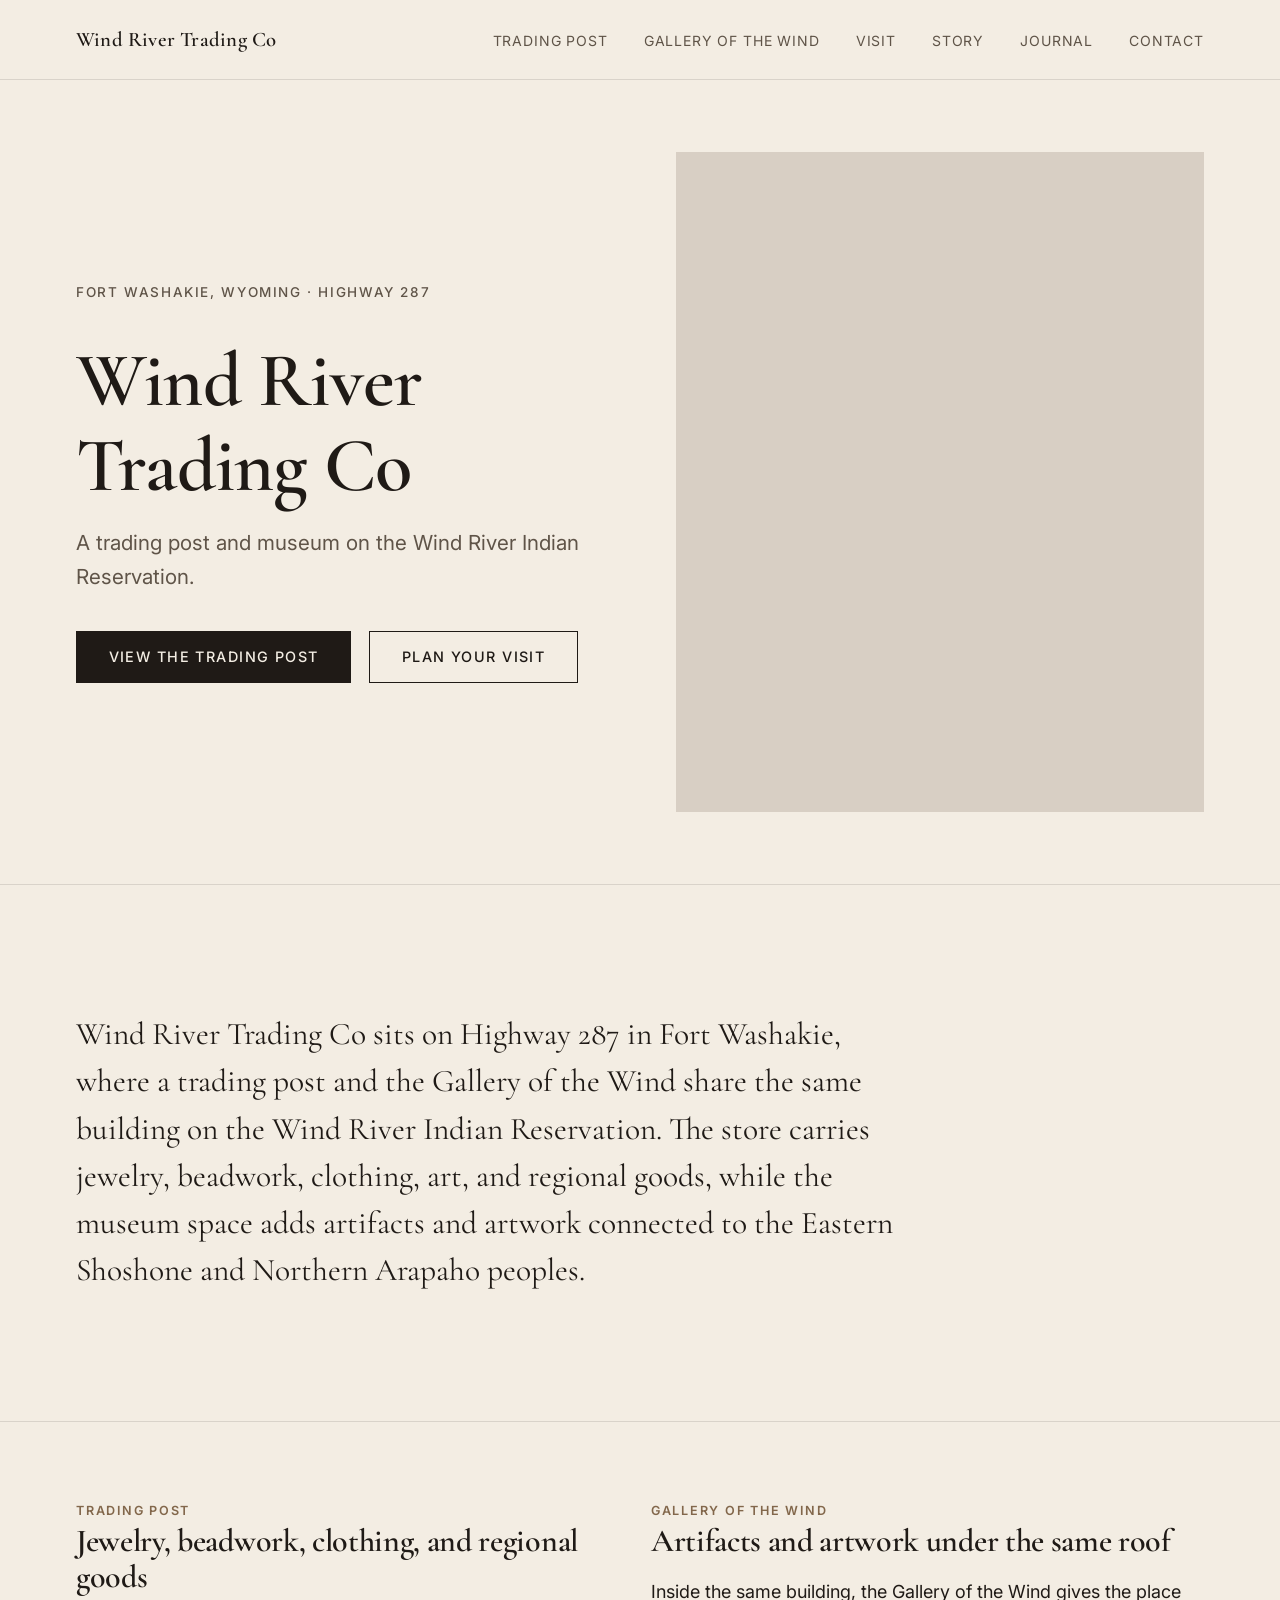
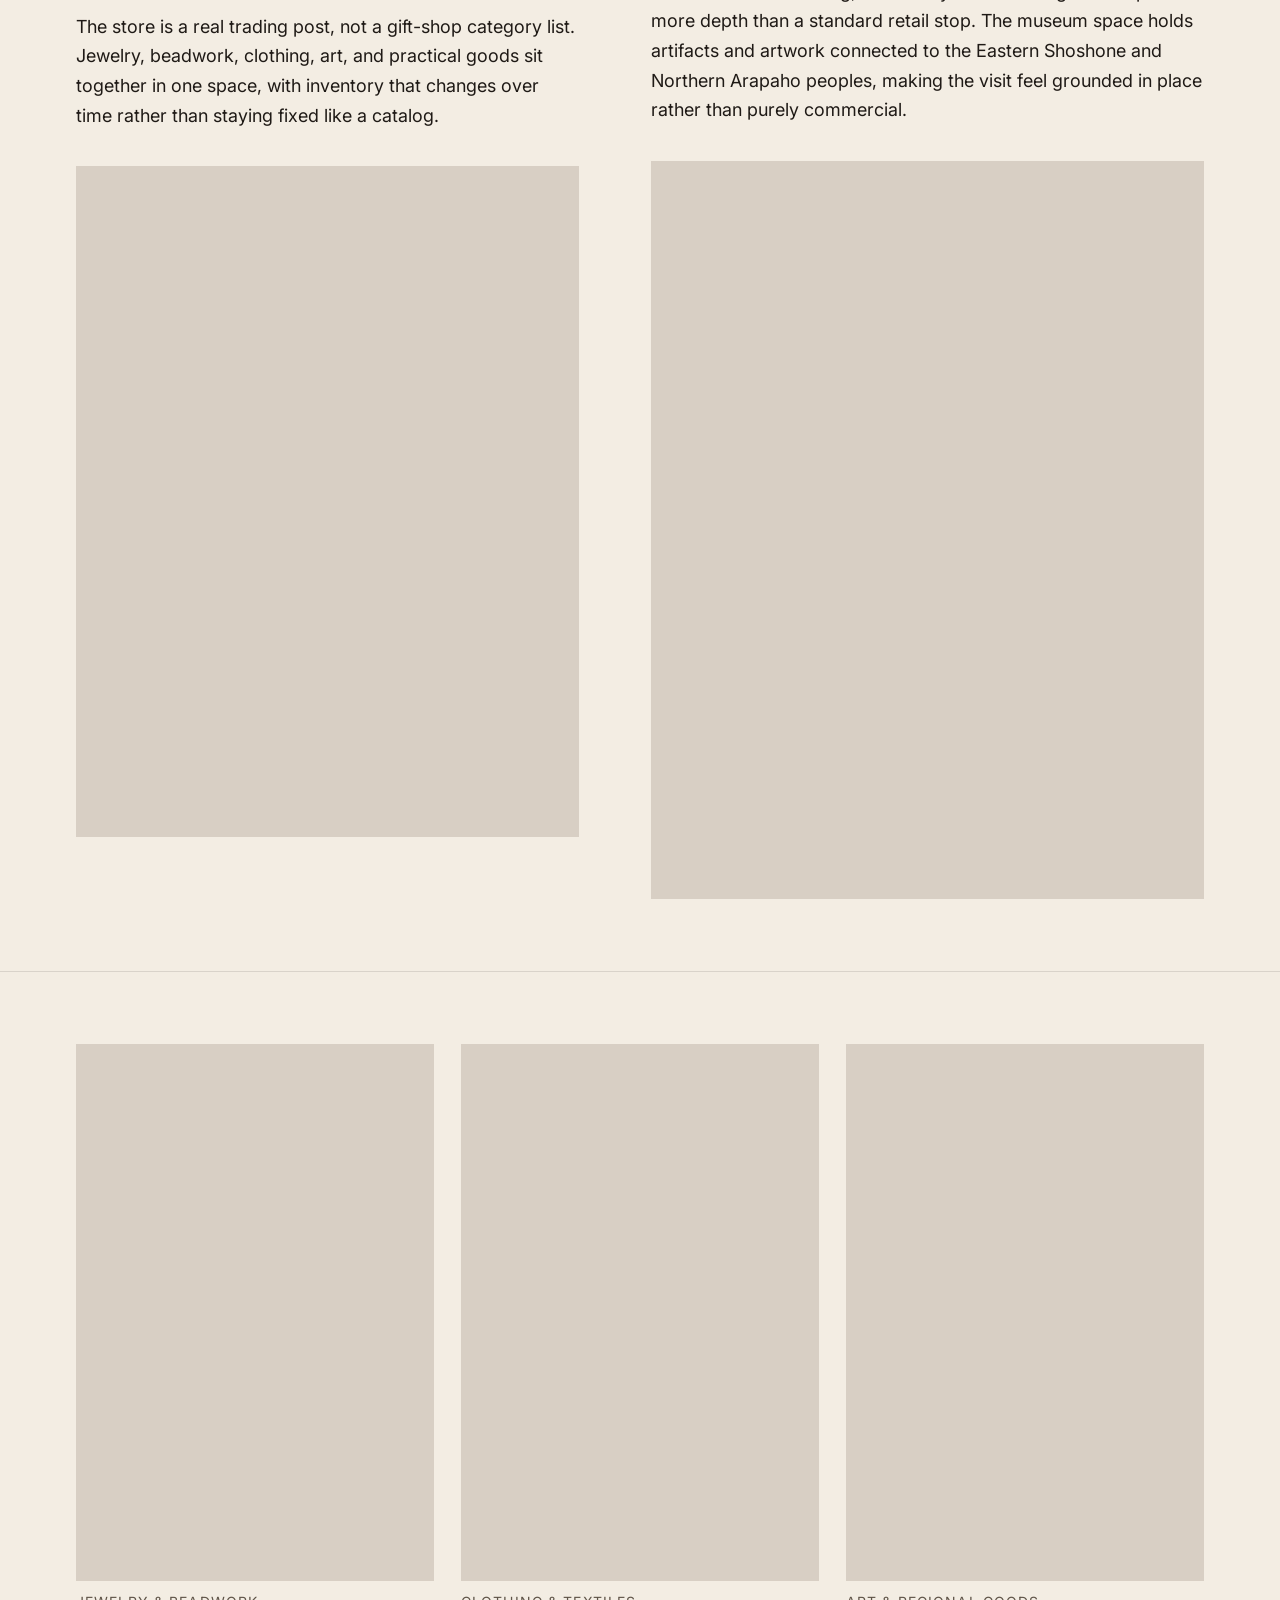
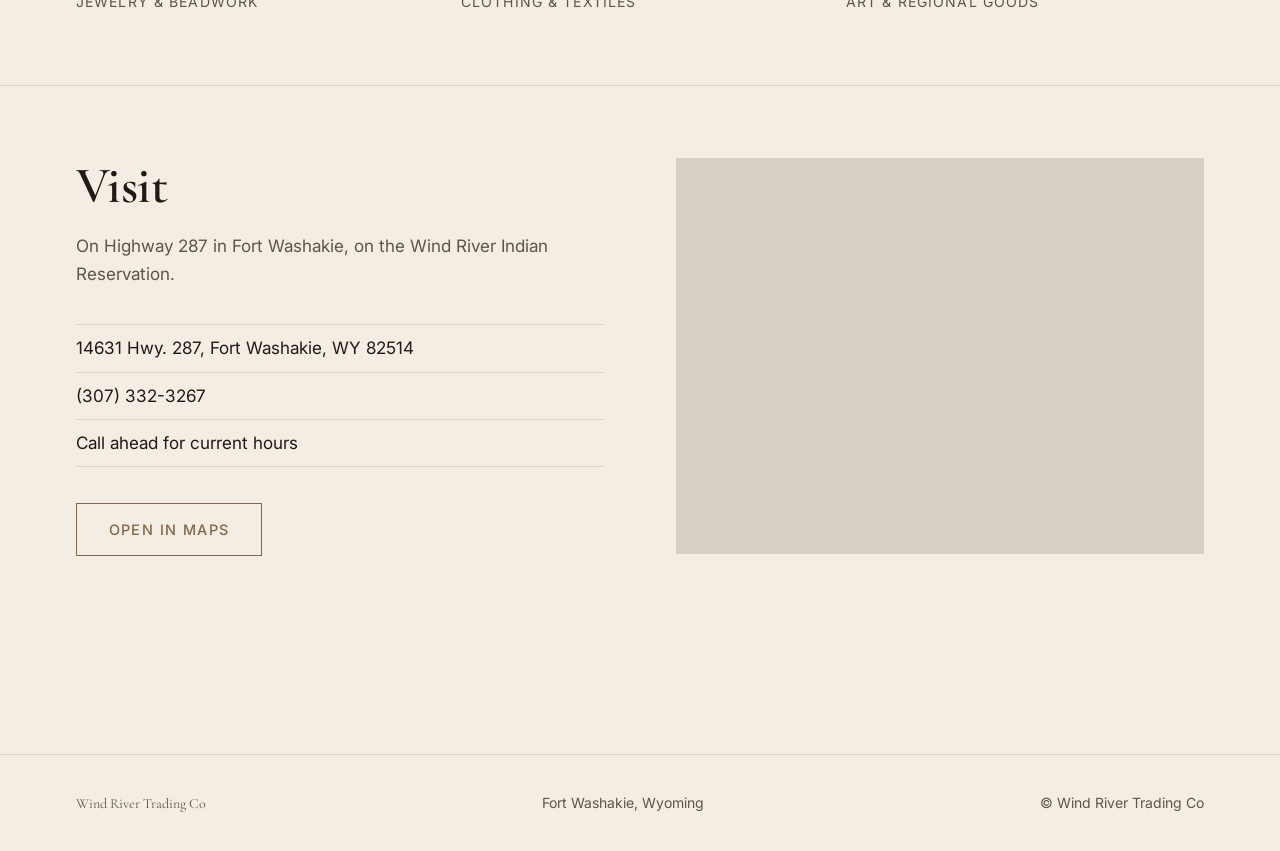
==== index.html @ bae0bee8 "Build complete static website for Wind River Trading Co Agent-Logs-Url: https://github.com/TylerWolf" ====
<!DOCTYPE html>
<html lang="en">
<head>
  <meta charset="UTF-8" />
  <meta name="viewport" content="width=device-width, initial-scale=1.0" />
  <title>Wind River Trading Co — Fort Washakie, Wyoming</title>
  <link rel="preconnect" href="https://fonts.googleapis.com" />
  <link rel="preconnect" href="https://fonts.gstatic.com" crossorigin />
  <link href="https://fonts.googleapis.com/css2?family=Cormorant+Garamond:wght@400;600&family=Inter:wght@400;500&display=swap" rel="stylesheet" />
  <link rel="stylesheet" href="assets/css/style.css" />
</head>
<body>

  <!-- ── Header ─────────────────────────────────────── -->
  <header class="site-header">
    <div class="container">
      <a href="index.html" class="site-brand">Wind River Trading Co</a>
      <button class="nav-toggle" aria-label="Toggle navigation" aria-expanded="false">
        <span></span><span></span><span></span>
      </button>
      <nav aria-label="Main navigation">
        <ul class="site-nav">
          <li><a href="trading-post.html">Trading Post</a></li>
          <li><a href="gallery-of-the-wind.html">Gallery of the Wind</a></li>
          <li><a href="visit.html">Visit</a></li>
          <li><a href="story.html">Story</a></li>
          <li><a href="journal.html">Journal</a></li>
          <li><a href="contact.html">Contact</a></li>
        </ul>
      </nav>
    </div>
  </header>

  <!-- ── Home Hero ──────────────────────────────────── -->
  <section class="home-hero">
    <div class="container">
      <div class="home-hero-inner">
        <div class="home-hero-text">
          <span class="eyebrow">Fort Washakie, Wyoming · Highway 287</span>
          <h1>Wind River Trading Co</h1>
          <p class="home-hero-subhead">A trading post and museum on the Wind River Indian Reservation.</p>
          <div class="home-hero-actions">
            <a href="trading-post.html" class="btn btn-primary">View the Trading Post</a>
            <a href="visit.html" class="btn">Plan Your Visit</a>
          </div>
        </div>
        <div class="home-hero-image">
          <div class="img-placeholder" role="img" aria-label="Exterior of Wind River Trading Co on Highway 287"></div>
        </div>
      </div>
    </div>
  </section>

  <!-- ── Identity block ─────────────────────────────── -->
  <section class="identity-block">
    <div class="container">
      <p>Wind River Trading Co sits on Highway 287 in Fort Washakie, where a trading post and the Gallery of the Wind share the same building on the Wind River Indian Reservation. The store carries jewelry, beadwork, clothing, art, and regional goods, while the museum space adds artifacts and artwork connected to the Eastern Shoshone and Northern Arapaho peoples.</p>
    </div>
  </section>

  <!-- ── Store + Museum overview ────────────────────── -->
  <section class="overview-section">
    <div class="container">
      <div class="overview-grid">
        <div class="overview-col">
          <span class="label">Trading Post</span>
          <h3>Jewelry, beadwork, clothing, and regional goods</h3>
          <p>The store is a real trading post, not a gift-shop category list. Jewelry, beadwork, clothing, art, and practical goods sit together in one space, with inventory that changes over time rather than staying fixed like a catalog.</p>
          <div class="overview-col-image">
            <div class="img-placeholder" role="img" aria-label="Interior merchandise at Wind River Trading Co"></div>
          </div>
        </div>
        <div class="overview-col">
          <span class="label">Gallery of the Wind</span>
          <h3>Artifacts and artwork under the same roof</h3>
          <p>Inside the same building, the Gallery of the Wind gives the place more depth than a standard retail stop. The museum space holds artifacts and artwork connected to the Eastern Shoshone and Northern Arapaho peoples, making the visit feel grounded in place rather than purely commercial.</p>
          <div class="overview-col-image">
            <div class="img-placeholder" role="img" aria-label="Museum artifacts and artwork in the Gallery of the Wind"></div>
          </div>
        </div>
      </div>
    </div>
  </section>

  <!-- ── Three-image merchandise band ───────────────── -->
  <section class="image-band">
    <div class="container">
      <div class="image-band-grid">
        <figure class="image-band-item">
          <div class="img-placeholder" role="img" aria-label="Jewelry and beadwork"></div>
          <figcaption>Jewelry &amp; Beadwork</figcaption>
        </figure>
        <figure class="image-band-item">
          <div class="img-placeholder" role="img" aria-label="Clothing and textiles"></div>
          <figcaption>Clothing &amp; Textiles</figcaption>
        </figure>
        <figure class="image-band-item">
          <div class="img-placeholder" role="img" aria-label="Art and regional goods"></div>
          <figcaption>Art &amp; Regional Goods</figcaption>
        </figure>
      </div>
    </div>
  </section>

  <!-- ── Visit preview ──────────────────────────────── -->
  <section class="visit-preview">
    <div class="container">
      <div class="visit-preview-inner">
        <div class="visit-preview-text">
          <h2>Visit</h2>
          <p class="visit-preview-line">On Highway 287 in Fort Washakie, on the Wind River Indian Reservation.</p>
          <ul class="visit-details">
            <li>14631 Hwy. 287, Fort Washakie, WY 82514</li>
            <li>(307) 332-3267</li>
            <li>Call ahead for current hours</li>
          </ul>
          <a href="https://maps.google.com/?q=14631+Hwy+287+Fort+Washakie+WY+82514" target="_blank" rel="noopener noreferrer" class="btn btn-map">Open in Maps</a>
        </div>
        <div class="visit-preview-image">
          <div class="img-placeholder" style="aspect-ratio: 4/3;" role="img" aria-label="Highway 287 near Wind River Trading Co"></div>
        </div>
      </div>
    </div>
  </section>

  <!-- ── Footer ─────────────────────────────────────── -->
  <footer class="site-footer">
    <div class="container">
      <span class="footer-brand">Wind River Trading Co</span>
      <span>Fort Washakie, Wyoming</span>
      <span>&copy; Wind River Trading Co</span>
    </div>
  </footer>

  <script src="assets/js/main.js"></script>
</body>
</html>
---- assets/css/style.css ----
/* ============================================================
   Wind River Trading Co — style.css
   ============================================================ */

/* ── Custom properties ──────────────────────────────────── */
:root {
  --bg:          #f3ede3;
  --text:        #1f1a16;
  --muted:       #5f5448;
  --accent:      #82674b;
  --border:      rgba(31, 26, 22, 0.12);
  --img-bg:      #d8cfc4;

  --font-serif:  'Cormorant Garamond', 'Georgia', serif;
  --font-sans:   'Inter', 'Helvetica Neue', Arial, sans-serif;

  --space-xs:    0.5rem;
  --space-sm:    1rem;
  --space-md:    2rem;
  --space-lg:    4rem;
  --space-xl:    7rem;

  --max-w:       1200px;
  --text-w:      680px;

  --transition:  0.2s ease;
}

/* ── Reset / base ────────────────────────────────────────── */
*, *::before, *::after { box-sizing: border-box; margin: 0; padding: 0; }

html { font-size: 18px; scroll-behavior: smooth; }

body {
  background: var(--bg);
  color: var(--text);
  font-family: var(--font-sans);
  font-size: 1rem;
  line-height: 1.65;
  -webkit-font-smoothing: antialiased;
}

img { display: block; max-width: 100%; height: auto; }

a { color: inherit; text-decoration: none; }

/* ── Typography ──────────────────────────────────────────── */
h1, h2, h3, h4 {
  font-family: var(--font-serif);
  font-weight: 600;
  line-height: 1.1;
  letter-spacing: -0.01em;
  color: var(--text);
}

h1 { font-size: clamp(2.8rem, 6vw, 5.5rem); }
h2 { font-size: clamp(2rem, 4vw, 3.2rem); }
h3 { font-size: clamp(1.4rem, 2.5vw, 2rem); }
h4 { font-size: 1.25rem; }

p { max-width: var(--text-w); }

.eyebrow {
  font-family: var(--font-sans);
  font-size: 0.75rem;
  font-weight: 500;
  letter-spacing: 0.12em;
  text-transform: uppercase;
  color: var(--muted);
  display: block;
  margin-bottom: var(--space-sm);
}

.label {
  font-family: var(--font-sans);
  font-size: 0.7rem;
  font-weight: 600;
  letter-spacing: 0.14em;
  text-transform: uppercase;
  color: var(--accent);
}

/* ── Container ───────────────────────────────────────────── */
.container {
  width: 100%;
  max-width: var(--max-w);
  margin-inline: auto;
  padding-inline: var(--space-md);
}

/* ── Buttons ─────────────────────────────────────────────── */
.btn {
  display: inline-block;
  font-family: var(--font-sans);
  font-size: 0.8rem;
  font-weight: 500;
  letter-spacing: 0.1em;
  text-transform: uppercase;
  padding: 0.75rem 1.75rem;
  border: 1px solid var(--text);
  background: transparent;
  color: var(--text);
  cursor: pointer;
  transition: background var(--transition), color var(--transition);
}

.btn:hover {
  background: var(--text);
  color: var(--bg);
}

.btn-primary {
  background: var(--text);
  color: var(--bg);
  border-color: var(--text);
}

.btn-primary:hover {
  background: transparent;
  color: var(--text);
}

.btn-map {
  border-color: var(--accent);
  color: var(--accent);
}

.btn-map:hover {
  background: var(--accent);
  color: var(--bg);
}

/* ── Image placeholders ──────────────────────────────────── */
.img-placeholder {
  background: var(--img-bg);
  width: 100%;
}

/* ── Header ──────────────────────────────────────────────── */
.site-header {
  position: relative;
  z-index: 100;
  padding-block: 1.25rem;
  border-bottom: 1px solid var(--border);
}

.site-header .container {
  display: flex;
  align-items: center;
  justify-content: space-between;
}

.site-brand {
  font-family: var(--font-serif);
  font-size: 1.15rem;
  font-weight: 600;
  letter-spacing: 0.01em;
  color: var(--text);
  flex-shrink: 0;
}

.site-nav {
  display: flex;
  align-items: center;
  gap: 2rem;
  list-style: none;
}

.site-nav a {
  font-family: var(--font-sans);
  font-size: 0.78rem;
  font-weight: 400;
  letter-spacing: 0.06em;
  text-transform: uppercase;
  color: var(--muted);
  transition: color var(--transition);
}

.site-nav a:hover,
.site-nav a.active {
  color: var(--text);
}

.site-nav a.active {
  border-bottom: 1px solid var(--text);
  padding-bottom: 1px;
}

/* Mobile nav toggle */
.nav-toggle {
  display: none;
  background: none;
  border: none;
  cursor: pointer;
  padding: 0.25rem;
  flex-direction: column;
  gap: 5px;
}

.nav-toggle span {
  display: block;
  width: 22px;
  height: 1.5px;
  background: var(--text);
  transition: var(--transition);
}

/* ── Footer ──────────────────────────────────────────────── */
.site-footer {
  margin-top: var(--space-xl);
  padding-block: var(--space-md);
  border-top: 1px solid var(--border);
}

.site-footer .container {
  display: flex;
  align-items: baseline;
  justify-content: space-between;
  flex-wrap: wrap;
  gap: var(--space-sm);
}

.site-footer p,
.site-footer span {
  font-size: 0.78rem;
  color: var(--muted);
  max-width: none;
}

.footer-brand {
  font-family: var(--font-serif);
  font-size: 0.9rem;
  color: var(--text);
}

/* ── Page hero ───────────────────────────────────────────── */
.page-hero {
  padding-block: var(--space-lg) var(--space-md);
  border-bottom: 1px solid var(--border);
}

.page-hero .eyebrow { margin-bottom: var(--space-sm); }

.page-hero h1 { margin-bottom: var(--space-sm); }

.page-hero .hero-subhead {
  font-size: 1.1rem;
  color: var(--muted);
  margin-top: var(--space-sm);
  max-width: 560px;
}

.page-hero .hero-intro {
  margin-top: var(--space-md);
  font-size: 1.05rem;
  color: var(--muted);
  max-width: var(--text-w);
}

/* ── Home hero ───────────────────────────────────────────── */
.home-hero {
  padding-block: var(--space-lg);
  border-bottom: 1px solid var(--border);
}

.home-hero-inner {
  display: grid;
  grid-template-columns: 1fr 1fr;
  gap: var(--space-lg);
  align-items: center;
}

.home-hero-text .eyebrow { margin-bottom: var(--space-md); }
.home-hero-text h1 { margin-bottom: var(--space-sm); }

.home-hero-subhead {
  font-size: 1.15rem;
  color: var(--muted);
  margin-bottom: var(--space-md);
  max-width: 520px;
}

.home-hero-actions {
  display: flex;
  gap: var(--space-sm);
  flex-wrap: wrap;
}

.home-hero-image .img-placeholder {
  aspect-ratio: 4 / 5;
}

/* ── Identity block ──────────────────────────────────────── */
.identity-block {
  padding-block: var(--space-xl);
}

.identity-block p {
  font-family: var(--font-serif);
  font-size: clamp(1.25rem, 2.5vw, 1.75rem);
  line-height: 1.5;
  color: var(--text);
  max-width: 820px;
}

/* ── Store + Museum overview ─────────────────────────────── */
.overview-section {
  padding-block: var(--space-lg);
  border-top: 1px solid var(--border);
}

.overview-grid {
  display: grid;
  grid-template-columns: 1fr 1.1fr;
  gap: var(--space-lg);
}

.overview-col .label { margin-bottom: var(--space-sm); }
.overview-col h3 { margin-bottom: var(--space-sm); }
.overview-col p { margin-bottom: var(--space-md); }

.overview-col-image .img-placeholder {
  aspect-ratio: 3 / 4;
  margin-top: var(--space-sm);
}

/* ── Three-image band ────────────────────────────────────── */
.image-band {
  padding-block: var(--space-lg);
  border-top: 1px solid var(--border);
}

.image-band-grid {
  display: grid;
  grid-template-columns: repeat(3, 1fr);
  gap: 1.5rem;
}

.image-band-item .img-placeholder {
  aspect-ratio: 2 / 3;
  margin-bottom: var(--space-xs);
}

.image-band-item figcaption {
  font-size: 0.78rem;
  letter-spacing: 0.08em;
  text-transform: uppercase;
  color: var(--muted);
}

/* ── Visit preview ───────────────────────────────────────── */
.visit-preview {
  padding-block: var(--space-lg);
  border-top: 1px solid var(--border);
}

.visit-preview-inner {
  display: grid;
  grid-template-columns: 1fr 1fr;
  gap: var(--space-lg);
  align-items: start;
}

.visit-preview h2 { margin-bottom: var(--space-sm); }
.visit-preview-line {
  color: var(--muted);
  font-size: 0.95rem;
  margin-bottom: var(--space-md);
}

.visit-details {
  list-style: none;
  margin-bottom: var(--space-md);
}

.visit-details li {
  font-size: 0.95rem;
  color: var(--text);
  padding-block: 0.5rem;
  border-bottom: 1px solid var(--border);
  max-width: none;
}

.visit-details li:first-child {
  border-top: 1px solid var(--border);
}

/* ── Editorial sections (Trading Post, etc.) ─────────────── */
.editorial-section {
  padding-block: var(--space-lg);
  border-top: 1px solid var(--border);
}

.editorial-split {
  display: grid;
  grid-template-columns: 1fr 1fr;
  gap: var(--space-lg);
  align-items: center;
}

.editorial-split.reverse { direction: rtl; }
.editorial-split.reverse > * { direction: ltr; }

.editorial-split-text .label { margin-bottom: var(--space-sm); }
.editorial-split-text h2 { margin-bottom: var(--space-sm); }
.editorial-split-text p { margin-bottom: var(--space-sm); }

.editorial-split-image .img-placeholder {
  aspect-ratio: 4 / 5;
}

.practical-note {
  padding-block: var(--space-lg);
  border-top: 1px solid var(--border);
}

.practical-note p {
  font-size: 0.95rem;
  color: var(--muted);
}

/* ── Gallery page specifics ──────────────────────────────── */
.gallery-hero {
  background: #e8e0d4;
}

.gallery-section {
  padding-block: var(--space-lg);
  border-top: 1px solid var(--border);
}

.gallery-section-inner {
  display: grid;
  grid-template-columns: 1.2fr 1fr;
  gap: var(--space-lg);
  align-items: start;
}

.gallery-section-inner.flipped {
  grid-template-columns: 1fr 1.2fr;
}

.gallery-section-image .img-placeholder {
  aspect-ratio: 3 / 4;
}

.gallery-section-text h2 { margin-bottom: var(--space-sm); }
.gallery-section-text p { color: var(--muted); }

.gallery-visit-note {
  padding-block: var(--space-lg);
  border-top: 1px solid var(--border);
}

.gallery-visit-note p {
  font-size: 0.95rem;
  color: var(--muted);
}

/* ── Visit page ──────────────────────────────────────────── */
.visit-details-block {
  padding-block: var(--space-lg);
  border-top: 1px solid var(--border);
}

.visit-details-block .visit-details {
  max-width: 480px;
}

.visit-arrival {
  padding-block: var(--space-lg);
  border-top: 1px solid var(--border);
}

.visit-arrival p { color: var(--muted); }

.map-cta {
  padding-block: var(--space-lg);
  border-top: 1px solid var(--border);
}

.map-cta h2 { margin-bottom: var(--space-sm); }
.map-cta > .container > p {
  color: var(--muted);
  margin-bottom: var(--space-md);
}

/* ── Story page ──────────────────────────────────────────── */
.story-section {
  padding-block: var(--space-lg);
  border-top: 1px solid var(--border);
}

.story-section-inner {
  display: grid;
  grid-template-columns: 1fr 1fr;
  gap: var(--space-lg);
  align-items: start;
}

.story-section-inner.wide-text {
  grid-template-columns: 3fr 2fr;
}

.story-section-text h2 { margin-bottom: var(--space-sm); }
.story-section-text p { color: var(--muted); }

.story-section-image .img-placeholder {
  aspect-ratio: 4 / 3;
}

/* ── Journal page ────────────────────────────────────────── */
.journal-hero { padding-bottom: var(--space-lg); }

.journal-body {
  padding-block: var(--space-lg);
}

.journal-grid {
  display: grid;
  grid-template-columns: repeat(12, 1fr);
  gap: var(--space-md);
  align-items: start;
}

.journal-block { }

.journal-block figcaption {
  font-size: 0.78rem;
  letter-spacing: 0.08em;
  text-transform: uppercase;
  color: var(--muted);
  margin-top: var(--space-xs);
}

.journal-block .img-placeholder {
  width: 100%;
}

/* Individual editorial layout slots */
.jb-1 { grid-column: 1 / 8; }
.jb-1 .img-placeholder { aspect-ratio: 16 / 10; }

.jb-2 { grid-column: 8 / 13; margin-top: 3rem; }
.jb-2 .img-placeholder { aspect-ratio: 3 / 4; }

.jb-3 { grid-column: 2 / 7; margin-top: 2rem; }
.jb-3 .img-placeholder { aspect-ratio: 4 / 3; }

.jb-4 { grid-column: 7 / 13; }
.jb-4 .img-placeholder { aspect-ratio: 3 / 4; }

.jb-5 { grid-column: 1 / 6; }
.jb-5 .img-placeholder { aspect-ratio: 4 / 3; }

.jb-6 { grid-column: 5 / 10; margin-top: -4rem; }
.jb-6 .img-placeholder { aspect-ratio: 16 / 10; }

.jb-7 { grid-column: 9 / 13; }
.jb-7 .img-placeholder { aspect-ratio: 3 / 4; }

.jb-8 { grid-column: 3 / 11; margin-top: 2rem; }
.jb-8 .img-placeholder { aspect-ratio: 16 / 7; }

.journal-closing {
  padding-block: var(--space-lg);
  border-top: 1px solid var(--border);
  margin-top: var(--space-lg);
}

.journal-closing p { color: var(--muted); }

/* ── Contact page ────────────────────────────────────────── */
.contact-details-block {
  padding-block: var(--space-lg);
  border-top: 1px solid var(--border);
}

.contact-details-inner {
  display: grid;
  grid-template-columns: 1fr 1fr;
  gap: var(--space-lg);
  align-items: start;
}

.contact-details-inner .visit-details { max-width: 400px; }

.contact-note {
  padding-block: var(--space-lg);
  border-top: 1px solid var(--border);
}

.contact-note p { color: var(--muted); }

.contact-img .img-placeholder {
  aspect-ratio: 4 / 3;
}

/* ── Responsive ──────────────────────────────────────────── */
@media (max-width: 900px) {
  html { font-size: 16px; }

  .site-nav {
    display: none;
    position: absolute;
    top: 100%;
    left: 0;
    right: 0;
    background: var(--bg);
    border-top: 1px solid var(--border);
    border-bottom: 1px solid var(--border);
    flex-direction: column;
    align-items: flex-start;
    gap: 0;
    padding: var(--space-sm) var(--space-md);
  }

  .site-nav.is-open { display: flex; }

  .site-nav a { padding-block: 0.6rem; }

  .nav-toggle { display: flex; }

  .site-header { position: relative; }

  .home-hero-inner,
  .overview-grid,
  .visit-preview-inner,
  .editorial-split,
  .gallery-section-inner,
  .gallery-section-inner.flipped,
  .story-section-inner,
  .story-section-inner.wide-text,
  .contact-details-inner {
    grid-template-columns: 1fr;
    gap: var(--space-md);
  }

  .editorial-split.reverse { direction: ltr; }

  .image-band-grid { grid-template-columns: 1fr; gap: var(--space-md); }

  .journal-grid {
    grid-template-columns: 1fr;
  }

  .jb-1, .jb-2, .jb-3, .jb-4, .jb-5,
  .jb-6, .jb-7, .jb-8 {
    grid-column: 1 / -1;
    margin-top: 0;
  }

  .jb-6 { margin-top: 0; }

  .site-footer .container {
    flex-direction: column;
    gap: 0.25rem;
  }
}

@media (max-width: 600px) {
  :root {
    --space-lg: 3rem;
    --space-xl: 4rem;
  }

  .home-hero-actions { flex-direction: column; align-items: flex-start; }
}
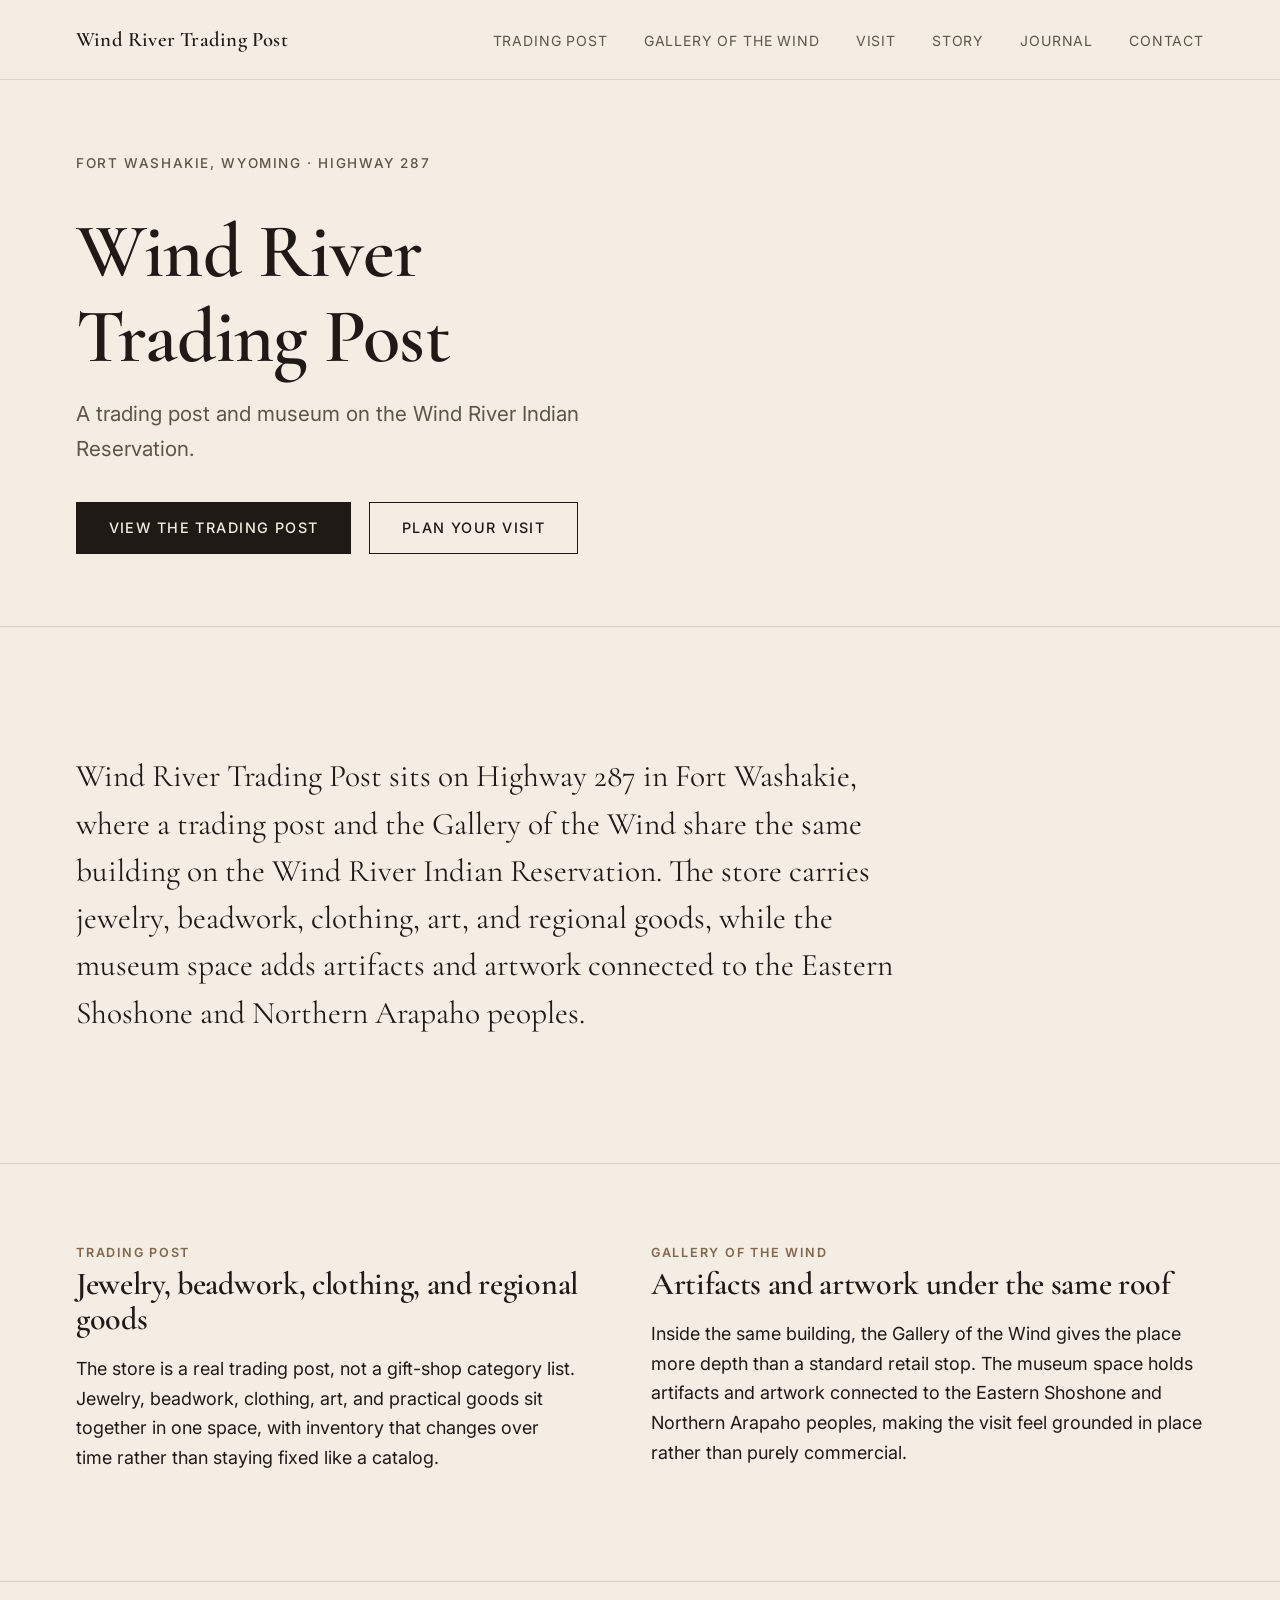
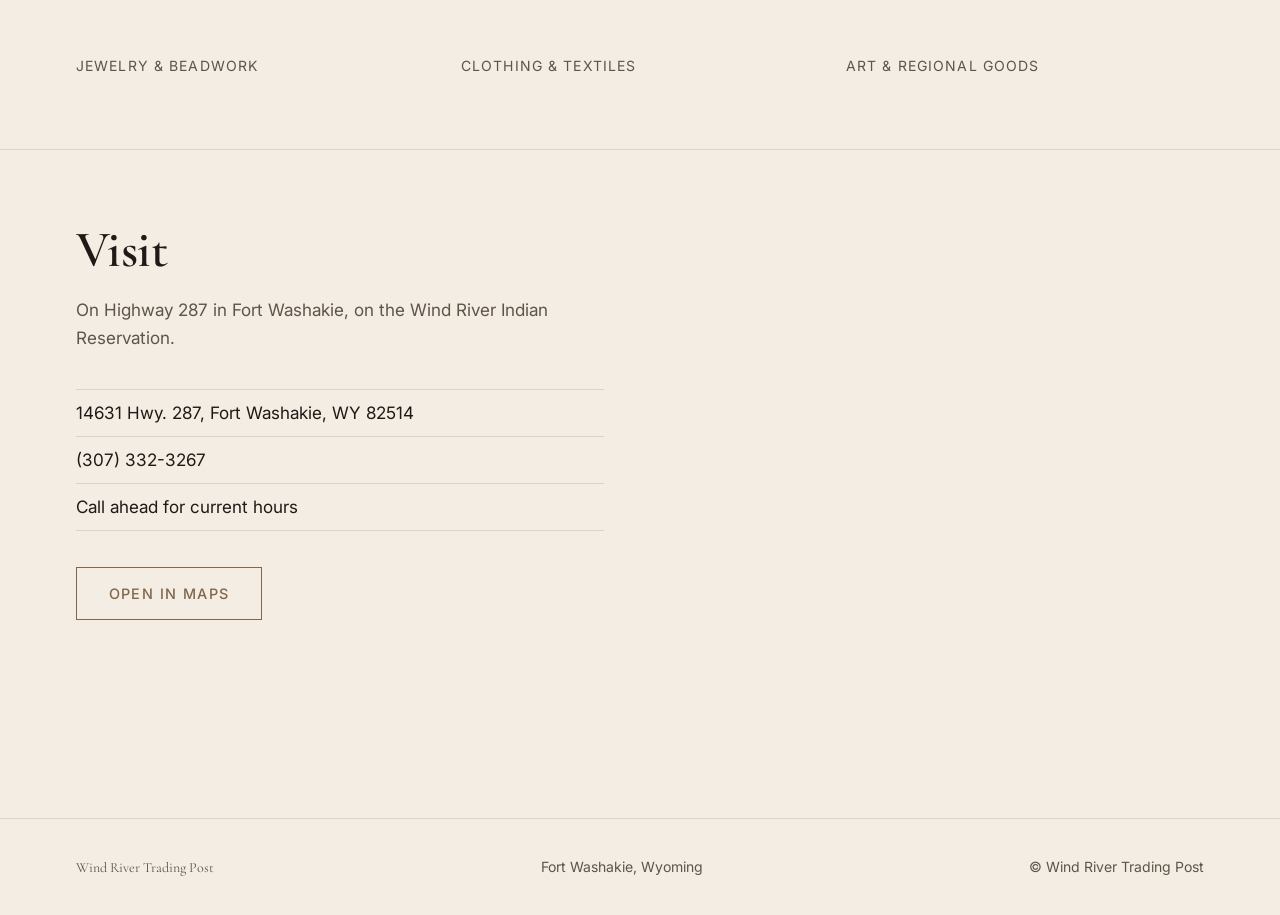
==== commit 9ca6e018: "Fix GitHub Pages deploy, replace img-placeholders, standardize branding Agent-Logs-Url: https://gith" ====
--- a/index.html
+++ b/index.html
@@ -3,7 +3,7 @@
 <head>
   <meta charset="UTF-8" />
   <meta name="viewport" content="width=device-width, initial-scale=1.0" />
-  <title>Wind River Trading Co — Fort Washakie, Wyoming</title>
+  <title>Wind River Trading Post — Fort Washakie, Wyoming</title>
   <link rel="preconnect" href="https://fonts.googleapis.com" />
   <link rel="preconnect" href="https://fonts.gstatic.com" crossorigin />
   <link href="https://fonts.googleapis.com/css2?family=Cormorant+Garamond:wght@400;600&family=Inter:wght@400;500&display=swap" rel="stylesheet" />
@@ -14,7 +14,7 @@
   <!-- ── Header ─────────────────────────────────────── -->
   <header class="site-header">
     <div class="container">
-      <a href="index.html" class="site-brand">Wind River Trading Co</a>
+      <a href="index.html" class="site-brand">Wind River Trading Post</a>
       <button class="nav-toggle" aria-label="Toggle navigation" aria-expanded="false">
         <span></span><span></span><span></span>
       </button>
@@ -37,7 +37,7 @@
       <div class="home-hero-inner">
         <div class="home-hero-text">
           <span class="eyebrow">Fort Washakie, Wyoming · Highway 287</span>
-          <h1>Wind River Trading Co</h1>
+          <h1>Wind River Trading Post</h1>
           <p class="home-hero-subhead">A trading post and museum on the Wind River Indian Reservation.</p>
           <div class="home-hero-actions">
             <a href="trading-post.html" class="btn btn-primary">View the Trading Post</a>
@@ -45,7 +45,7 @@
           </div>
         </div>
         <div class="home-hero-image">
-          <div class="img-placeholder" role="img" aria-label="Exterior of Wind River Trading Co on Highway 287"></div>
+          <!-- TODO: Add image — "Exterior of Wind River Trading Post on Highway 287" -->
         </div>
       </div>
     </div>
@@ -54,7 +54,7 @@
   <!-- ── Identity block ─────────────────────────────── -->
   <section class="identity-block">
     <div class="container">
-      <p>Wind River Trading Co sits on Highway 287 in Fort Washakie, where a trading post and the Gallery of the Wind share the same building on the Wind River Indian Reservation. The store carries jewelry, beadwork, clothing, art, and regional goods, while the museum space adds artifacts and artwork connected to the Eastern Shoshone and Northern Arapaho peoples.</p>
+      <p>Wind River Trading Post sits on Highway 287 in Fort Washakie, where a trading post and the Gallery of the Wind share the same building on the Wind River Indian Reservation. The store carries jewelry, beadwork, clothing, art, and regional goods, while the museum space adds artifacts and artwork connected to the Eastern Shoshone and Northern Arapaho peoples.</p>
     </div>
   </section>
 
@@ -67,7 +67,7 @@
           <h3>Jewelry, beadwork, clothing, and regional goods</h3>
           <p>The store is a real trading post, not a gift-shop category list. Jewelry, beadwork, clothing, art, and practical goods sit together in one space, with inventory that changes over time rather than staying fixed like a catalog.</p>
           <div class="overview-col-image">
-            <div class="img-placeholder" role="img" aria-label="Interior merchandise at Wind River Trading Co"></div>
+            <!-- TODO: Add image — "Interior merchandise at Wind River Trading Post" -->
           </div>
         </div>
         <div class="overview-col">
@@ -75,7 +75,7 @@
           <h3>Artifacts and artwork under the same roof</h3>
           <p>Inside the same building, the Gallery of the Wind gives the place more depth than a standard retail stop. The museum space holds artifacts and artwork connected to the Eastern Shoshone and Northern Arapaho peoples, making the visit feel grounded in place rather than purely commercial.</p>
           <div class="overview-col-image">
-            <div class="img-placeholder" role="img" aria-label="Museum artifacts and artwork in the Gallery of the Wind"></div>
+            <!-- TODO: Add image — "Museum artifacts and artwork in the Gallery of the Wind" -->
           </div>
         </div>
       </div>
@@ -87,15 +87,15 @@
     <div class="container">
       <div class="image-band-grid">
         <figure class="image-band-item">
-          <div class="img-placeholder" role="img" aria-label="Jewelry and beadwork"></div>
+          <!-- TODO: Add image — "Jewelry and beadwork" -->
           <figcaption>Jewelry &amp; Beadwork</figcaption>
         </figure>
         <figure class="image-band-item">
-          <div class="img-placeholder" role="img" aria-label="Clothing and textiles"></div>
+          <!-- TODO: Add image — "Clothing and textiles" -->
           <figcaption>Clothing &amp; Textiles</figcaption>
         </figure>
         <figure class="image-band-item">
-          <div class="img-placeholder" role="img" aria-label="Art and regional goods"></div>
+          <!-- TODO: Add image — "Art and regional goods" -->
           <figcaption>Art &amp; Regional Goods</figcaption>
         </figure>
       </div>
@@ -117,7 +117,7 @@
           <a href="https://maps.google.com/?q=14631+Hwy+287+Fort+Washakie+WY+82514" target="_blank" rel="noopener noreferrer" class="btn btn-map">Open in Maps</a>
         </div>
         <div class="visit-preview-image">
-          <div class="img-placeholder" style="aspect-ratio: 4/3;" role="img" aria-label="Highway 287 near Wind River Trading Co"></div>
+          <!-- TODO: Add image (aspect-ratio: 4/3;) — "Highway 287 near Wind River Trading Post" -->
         </div>
       </div>
     </div>
@@ -126,9 +126,9 @@
   <!-- ── Footer ─────────────────────────────────────── -->
   <footer class="site-footer">
     <div class="container">
-      <span class="footer-brand">Wind River Trading Co</span>
+      <span class="footer-brand">Wind River Trading Post</span>
       <span>Fort Washakie, Wyoming</span>
-      <span>&copy; Wind River Trading Co</span>
+      <span>&copy; Wind River Trading Post</span>
     </div>
   </footer>
 
--- a/assets/css/style.css
+++ b/assets/css/style.css
@@ -1,5 +1,5 @@
 /* ============================================================
-   Wind River Trading Co — style.css
+   Wind River Trading Post — style.css
    ============================================================ */
 
 /* ── Custom properties ──────────────────────────────────── */
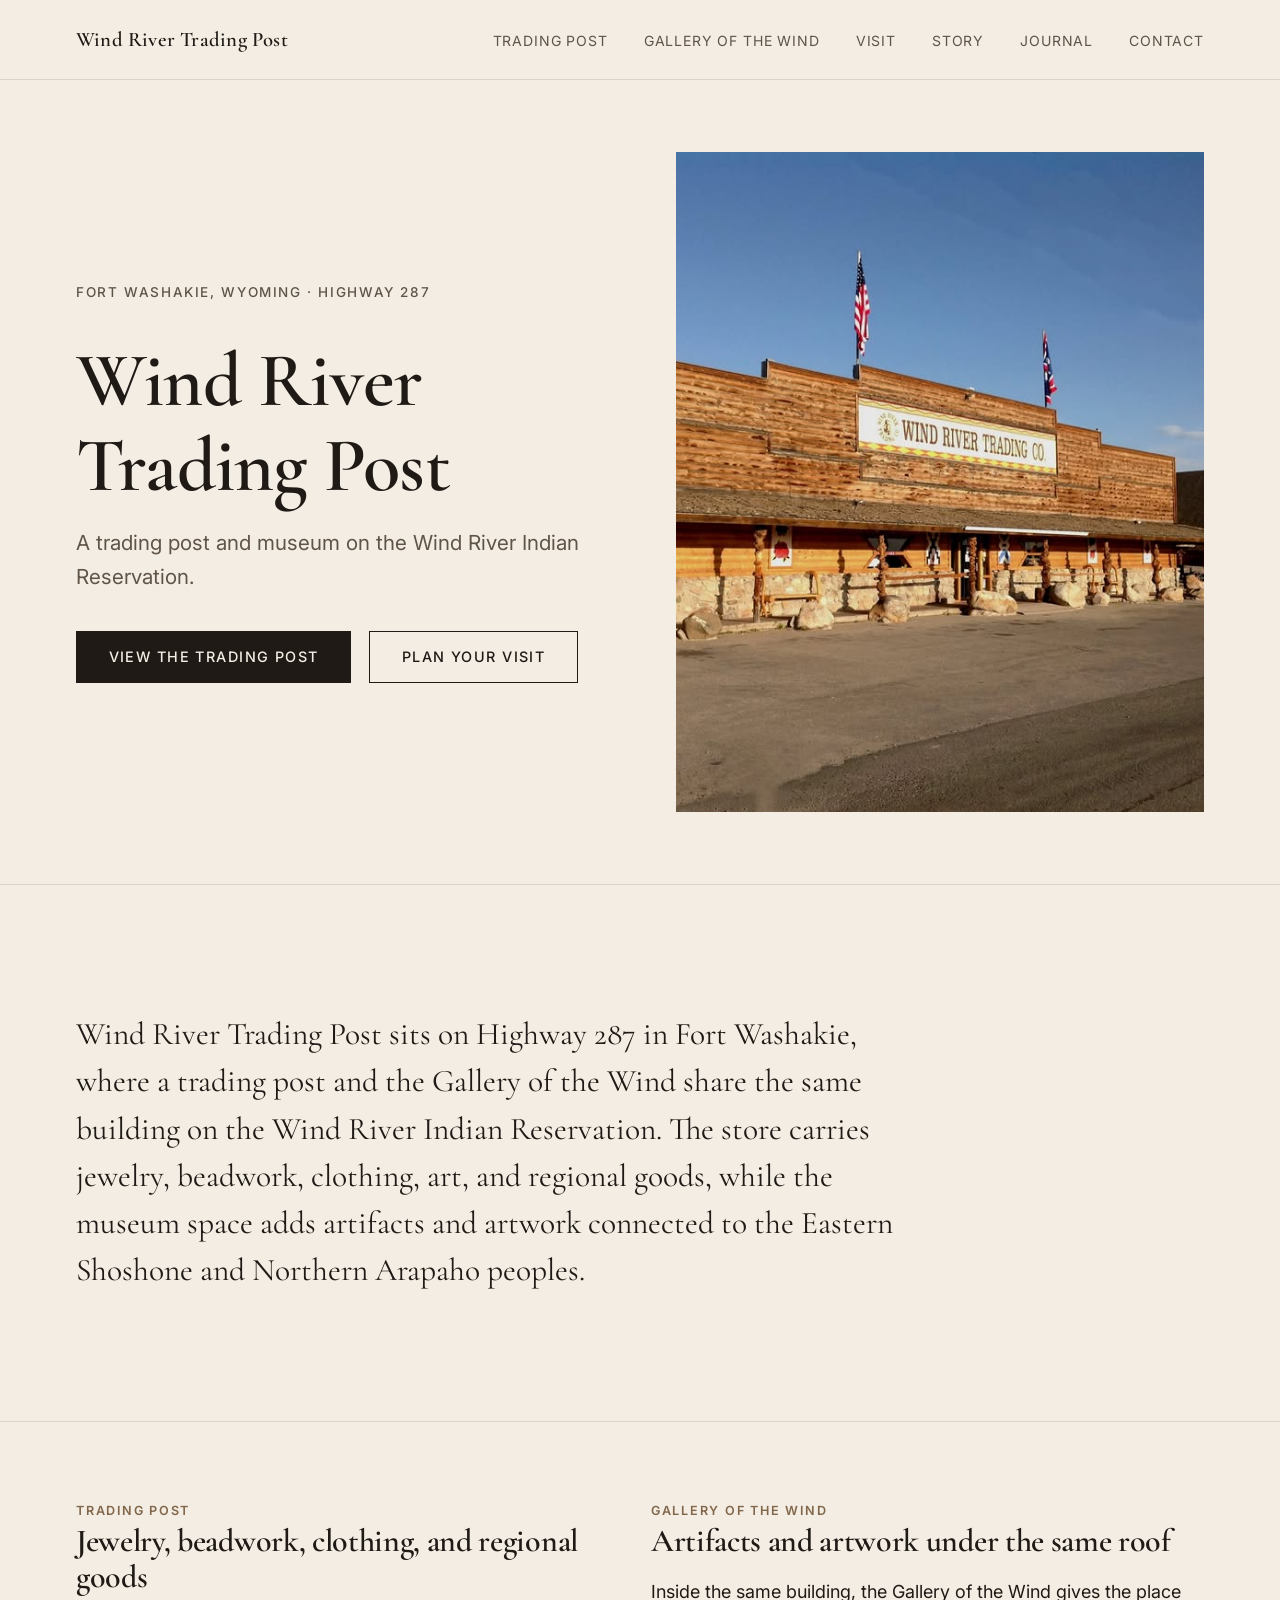
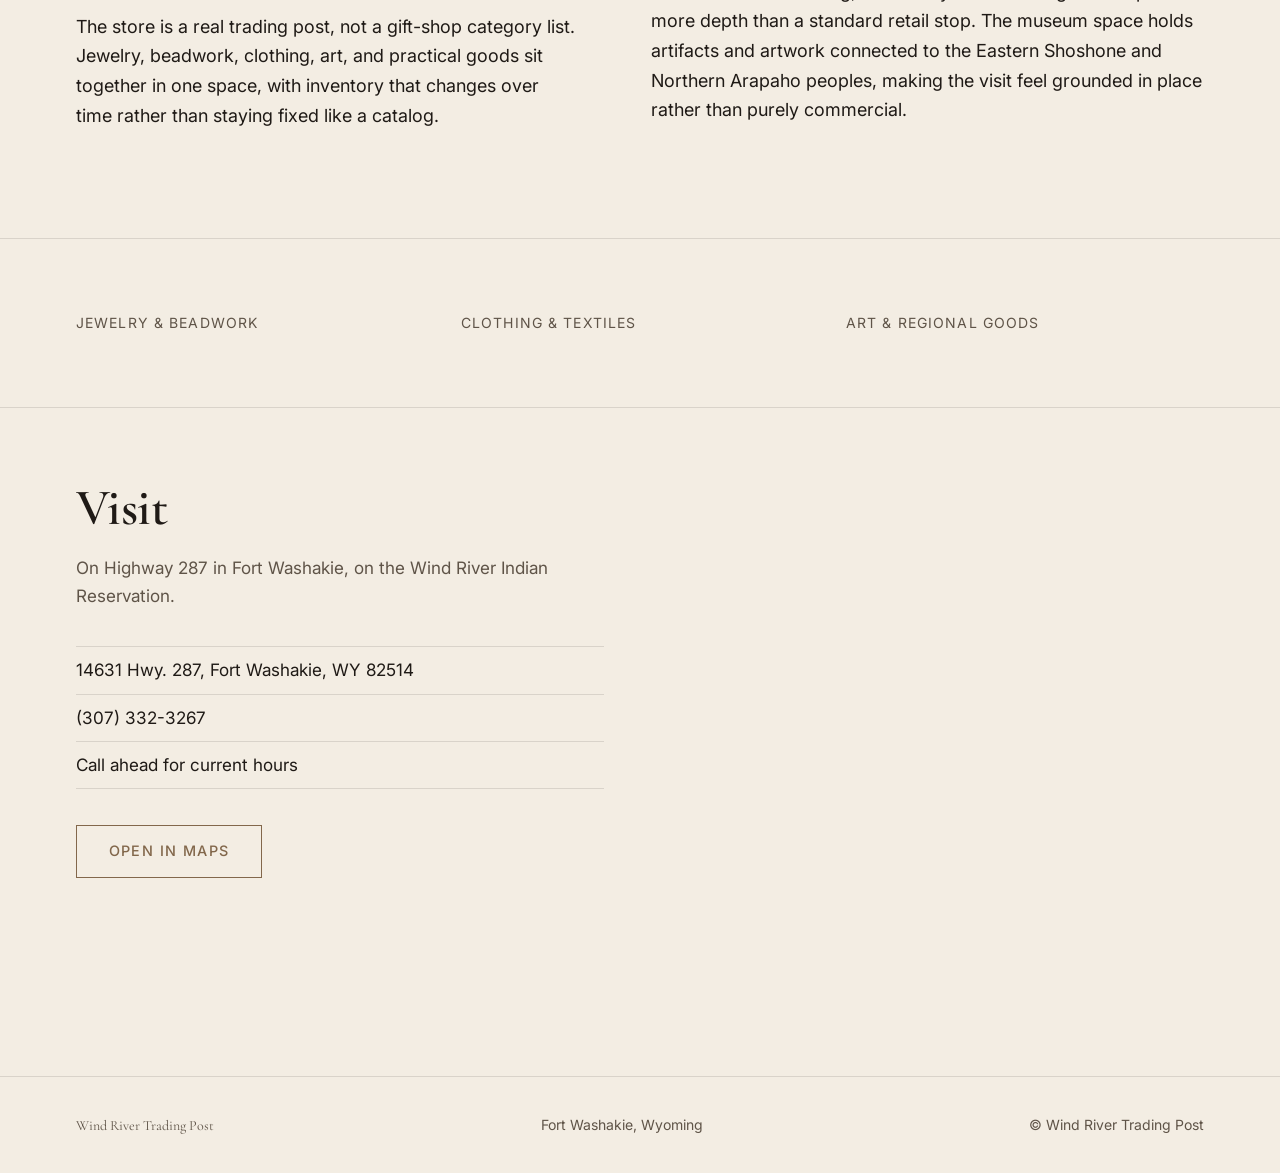
==== commit 342679af: "Add hero image, favicon, and branch Pages deploy support" ====
--- a/index.html
+++ b/index.html
@@ -8,6 +8,7 @@
   <link rel="preconnect" href="https://fonts.gstatic.com" crossorigin />
   <link href="https://fonts.googleapis.com/css2?family=Cormorant+Garamond:wght@400;600&family=Inter:wght@400;500&display=swap" rel="stylesheet" />
   <link rel="stylesheet" href="assets/css/style.css" />
+  <link rel="icon" type="image/png" href="assets/wrtlogo.png" />
 </head>
 <body>
 
@@ -45,7 +46,7 @@
           </div>
         </div>
         <div class="home-hero-image">
-          <!-- TODO: Add image — "Exterior of Wind River Trading Post on Highway 287" -->
+          <img src="assets/hero-storefront.jpg" alt="Exterior of Wind River Trading Post on Highway 287" />
         </div>
       </div>
     </div>
--- a/assets/css/style.css
+++ b/assets/css/style.css
@@ -286,8 +286,13 @@
   flex-wrap: wrap;
 }
 
-.home-hero-image .img-placeholder {
+.home-hero-image img {
+  display: block;
+  width: 100%;
+  height: auto;
   aspect-ratio: 4 / 5;
+  object-fit: cover;
+  border-radius: var(--radius-lg);
 }
 
 /* ── Identity block ──────────────────────────────────────── */
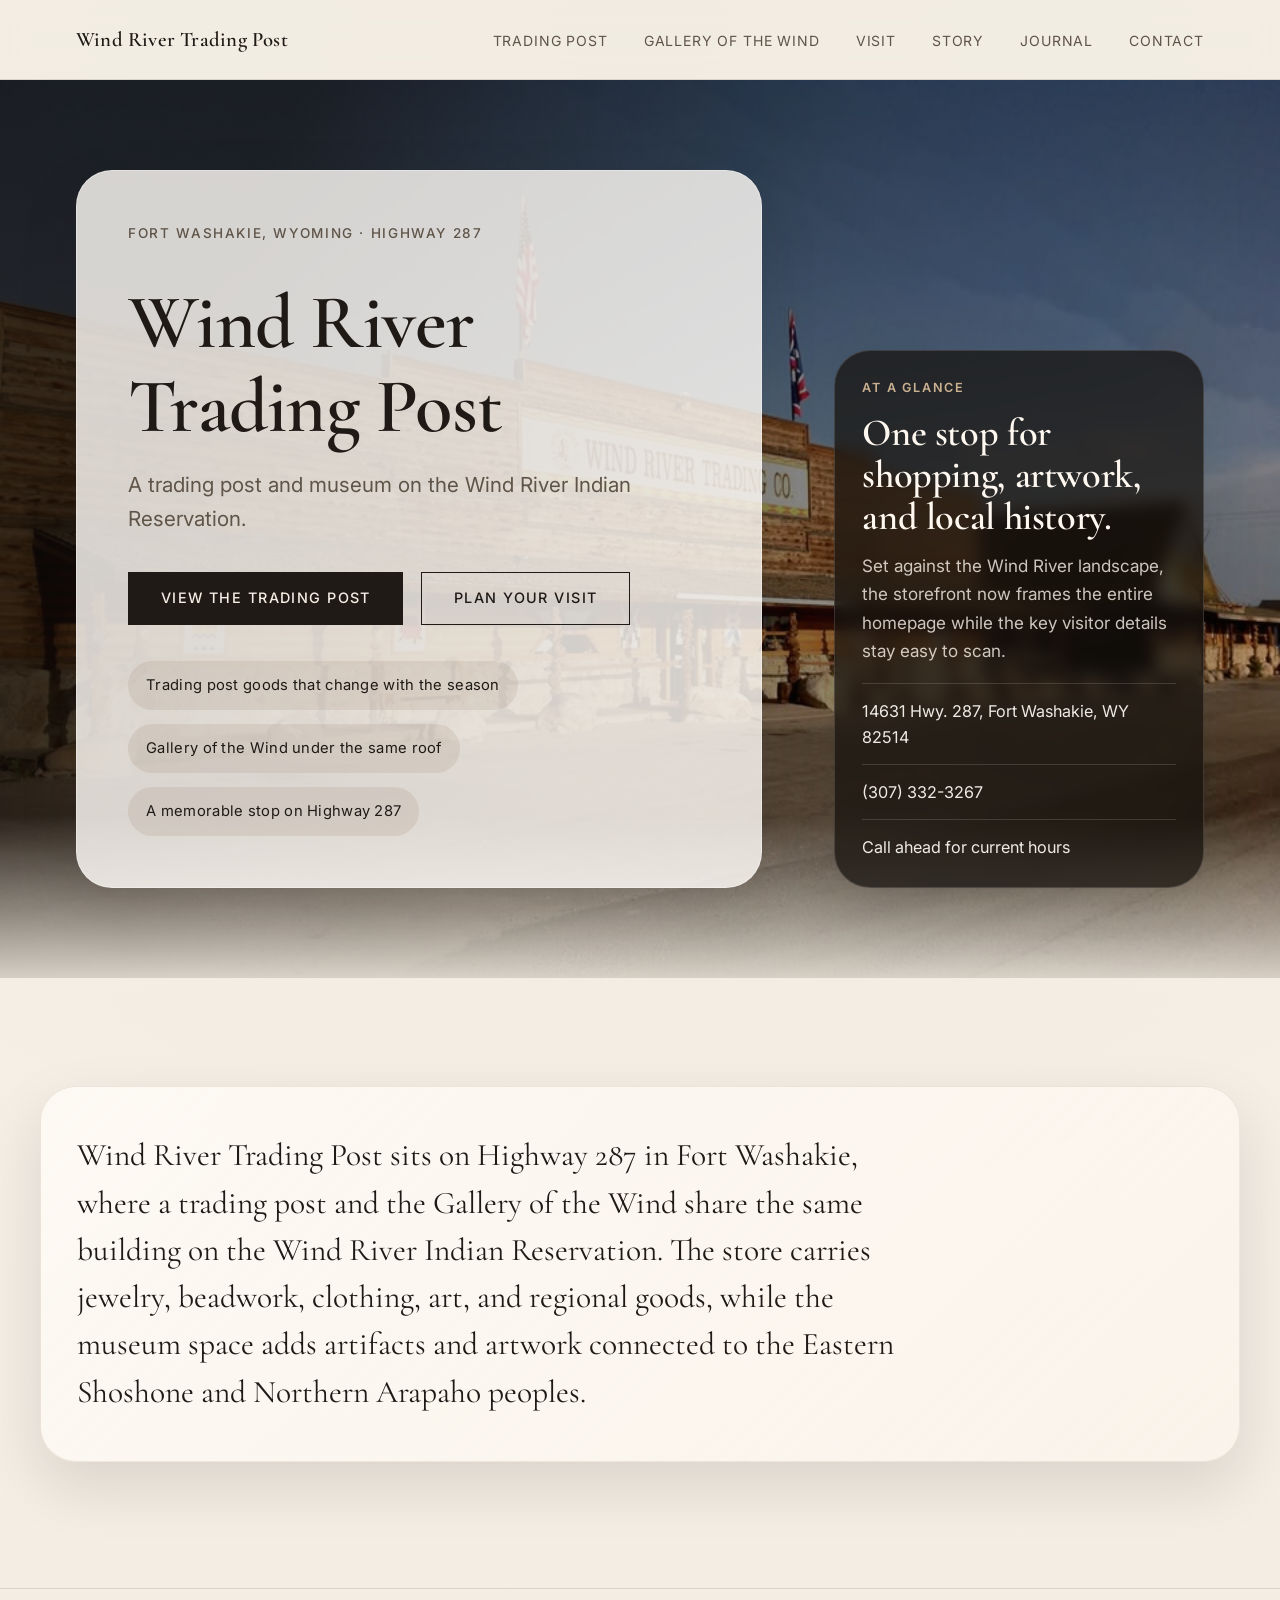
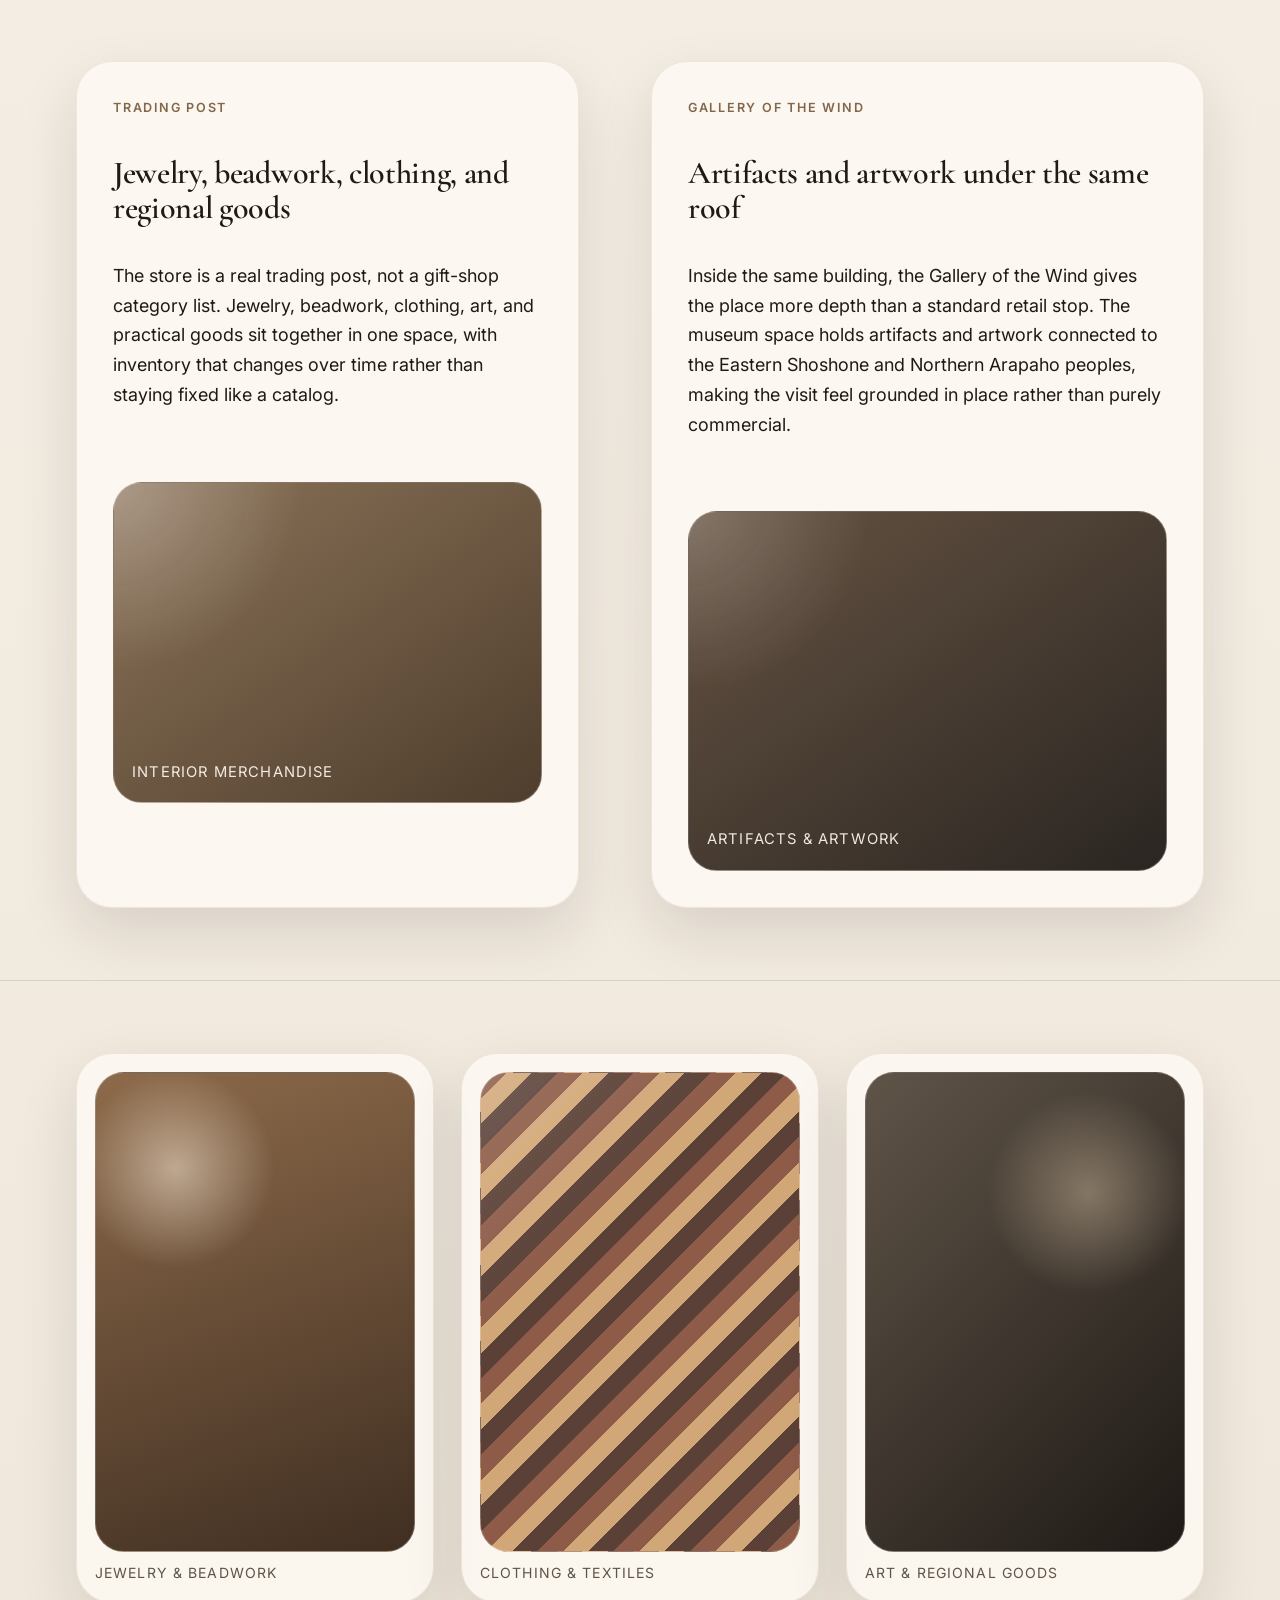
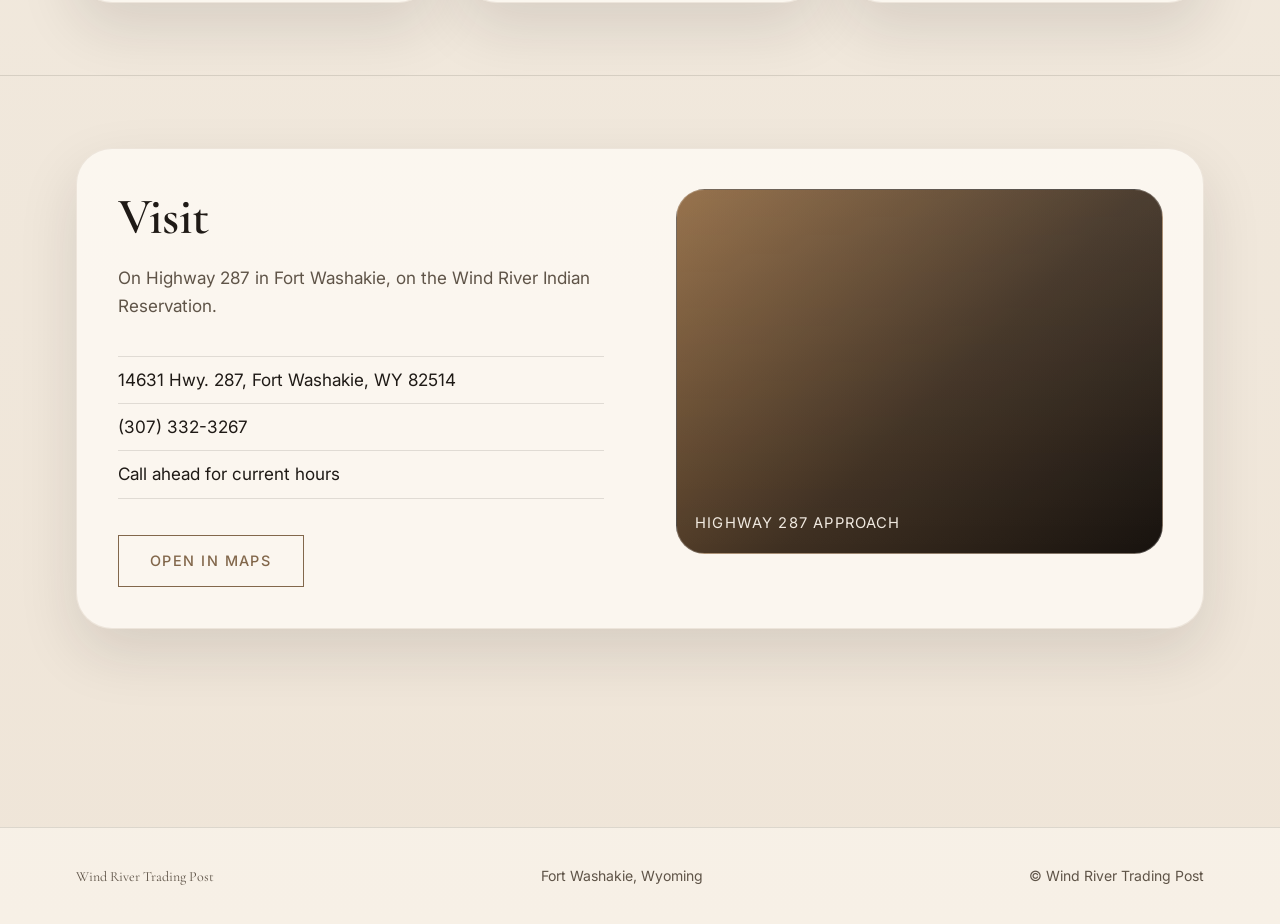
==== commit 296e2a49: "Refresh homepage with hero background Agent-Logs-Url: https://github.com/TylerWolfley/WRTP/sessions/" ====
--- a/index.html
+++ b/index.html
@@ -10,7 +10,7 @@
   <link rel="stylesheet" href="assets/css/style.css" />
   <link rel="icon" type="image/png" href="assets/wrtlogo.png" />
 </head>
-<body>
+<body class="home-page">
 
   <!-- ── Header ─────────────────────────────────────── -->
   <header class="site-header">
@@ -36,18 +36,32 @@
   <section class="home-hero">
     <div class="container">
       <div class="home-hero-inner">
-        <div class="home-hero-text">
-          <span class="eyebrow">Fort Washakie, Wyoming · Highway 287</span>
-          <h1>Wind River Trading Post</h1>
-          <p class="home-hero-subhead">A trading post and museum on the Wind River Indian Reservation.</p>
-          <div class="home-hero-actions">
-            <a href="trading-post.html" class="btn btn-primary">View the Trading Post</a>
-            <a href="visit.html" class="btn">Plan Your Visit</a>
+        <div class="home-hero-panel">
+          <div class="home-hero-text">
+            <span class="eyebrow">Fort Washakie, Wyoming · Highway 287</span>
+            <h1>Wind River Trading Post</h1>
+            <p class="home-hero-subhead">A trading post and museum on the Wind River Indian Reservation.</p>
+            <div class="home-hero-actions">
+              <a href="trading-post.html" class="btn btn-primary">View the Trading Post</a>
+              <a href="visit.html" class="btn">Plan Your Visit</a>
+            </div>
           </div>
+          <ul class="home-hero-highlights" aria-label="Highlights">
+            <li>Trading post goods that change with the season</li>
+            <li>Gallery of the Wind under the same roof</li>
+            <li>A memorable stop on Highway 287</li>
+          </ul>
         </div>
-        <div class="home-hero-image">
-          <img src="assets/hero-storefront.jpg" alt="Exterior of Wind River Trading Post on Highway 287" />
-        </div>
+        <aside class="home-hero-aside" aria-label="Visitor snapshot">
+          <span class="label">At a glance</span>
+          <h2>One stop for shopping, artwork, and local history.</h2>
+          <p>Set against the Wind River landscape, the storefront now frames the entire homepage while the key visitor details stay easy to scan.</p>
+          <ul class="home-hero-meta">
+            <li>14631 Hwy. 287, Fort Washakie, WY 82514</li>
+            <li>(307) 332-3267</li>
+            <li>Call ahead for current hours</li>
+          </ul>
+        </aside>
       </div>
     </div>
   </section>
@@ -68,7 +82,9 @@
           <h3>Jewelry, beadwork, clothing, and regional goods</h3>
           <p>The store is a real trading post, not a gift-shop category list. Jewelry, beadwork, clothing, art, and practical goods sit together in one space, with inventory that changes over time rather than staying fixed like a catalog.</p>
           <div class="overview-col-image">
-            <!-- TODO: Add image — "Interior merchandise at Wind River Trading Post" -->
+            <div class="overview-art art-merchandise">
+              <span>Interior merchandise</span>
+            </div>
           </div>
         </div>
         <div class="overview-col">
@@ -76,7 +92,9 @@
           <h3>Artifacts and artwork under the same roof</h3>
           <p>Inside the same building, the Gallery of the Wind gives the place more depth than a standard retail stop. The museum space holds artifacts and artwork connected to the Eastern Shoshone and Northern Arapaho peoples, making the visit feel grounded in place rather than purely commercial.</p>
           <div class="overview-col-image">
-            <!-- TODO: Add image — "Museum artifacts and artwork in the Gallery of the Wind" -->
+            <div class="overview-art art-gallery">
+              <span>Artifacts &amp; artwork</span>
+            </div>
           </div>
         </div>
       </div>
@@ -88,15 +106,15 @@
     <div class="container">
       <div class="image-band-grid">
         <figure class="image-band-item">
-          <!-- TODO: Add image — "Jewelry and beadwork" -->
+          <div class="band-art band-art-jewelry" aria-hidden="true"></div>
           <figcaption>Jewelry &amp; Beadwork</figcaption>
         </figure>
         <figure class="image-band-item">
-          <!-- TODO: Add image — "Clothing and textiles" -->
+          <div class="band-art band-art-textiles" aria-hidden="true"></div>
           <figcaption>Clothing &amp; Textiles</figcaption>
         </figure>
         <figure class="image-band-item">
-          <!-- TODO: Add image — "Art and regional goods" -->
+          <div class="band-art band-art-artwork" aria-hidden="true"></div>
           <figcaption>Art &amp; Regional Goods</figcaption>
         </figure>
       </div>
@@ -118,7 +136,9 @@
           <a href="https://maps.google.com/?q=14631+Hwy+287+Fort+Washakie+WY+82514" target="_blank" rel="noopener noreferrer" class="btn btn-map">Open in Maps</a>
         </div>
         <div class="visit-preview-image">
-          <!-- TODO: Add image (aspect-ratio: 4/3;) — "Highway 287 near Wind River Trading Post" -->
+          <div class="visit-preview-art">
+            <span>Highway 287 approach</span>
+          </div>
         </div>
       </div>
     </div>
--- a/assets/css/style.css
+++ b/assets/css/style.css
@@ -5,11 +5,18 @@
 /* ── Custom properties ──────────────────────────────────── */
 :root {
   --bg:          #f3ede3;
+  --bg-strong:   #e4d7c6;
   --text:        #1f1a16;
   --muted:       #5f5448;
   --accent:      #82674b;
+  --accent-soft: #ccb191;
   --border:      rgba(31, 26, 22, 0.12);
   --img-bg:      #d8cfc4;
+  --surface:     rgba(255, 252, 247, 0.82);
+  --surface-strong: #fbf7f1;
+  --shadow-lg:   0 24px 60px rgba(31, 26, 22, 0.12);
+  --radius-md:   1.25rem;
+  --radius-lg:   2rem;
 
   --font-serif:  'Cormorant Garamond', 'Georgia', serif;
   --font-sans:   'Inter', 'Helvetica Neue', Arial, sans-serif;
@@ -32,7 +39,9 @@
 html { font-size: 18px; scroll-behavior: smooth; }
 
 body {
-  background: var(--bg);
+  background:
+    radial-gradient(circle at top, rgba(130, 103, 75, 0.08), transparent 30%),
+    linear-gradient(180deg, #f7f2ea 0%, var(--bg) 40%, #efe5d8 100%);
   color: var(--text);
   font-family: var(--font-sans);
   font-size: 1rem;
@@ -142,6 +151,8 @@
   z-index: 100;
   padding-block: 1.25rem;
   border-bottom: 1px solid var(--border);
+  background: rgba(243, 237, 227, 0.78);
+  backdrop-filter: blur(12px);
 }
 
 .site-header .container {
@@ -210,6 +221,7 @@
   margin-top: var(--space-xl);
   padding-block: var(--space-md);
   border-top: 1px solid var(--border);
+  background: rgba(255, 252, 247, 0.45);
 }
 
 .site-footer .container {
@@ -259,15 +271,48 @@
 
 /* ── Home hero ───────────────────────────────────────────── */
 .home-hero {
-  padding-block: var(--space-lg);
-  border-bottom: 1px solid var(--border);
+  position: relative;
+  overflow: hidden;
+  padding-block: calc(var(--space-lg) + 1rem);
+  border-bottom: none;
+  background:
+    linear-gradient(115deg, rgba(14, 11, 8, 0.82) 18%, rgba(14, 11, 8, 0.48) 52%, rgba(14, 11, 8, 0.2) 100%),
+    url("../hero-storefront.jpg") center center / cover no-repeat;
+}
+
+.home-hero::after {
+  content: "";
+  position: absolute;
+  inset: auto 0 0;
+  height: 9rem;
+  background: linear-gradient(180deg, rgba(243, 237, 227, 0) 0%, rgba(243, 237, 227, 0.85) 100%);
+  pointer-events: none;
 }
 
 .home-hero-inner {
   display: grid;
-  grid-template-columns: 1fr 1fr;
+  grid-template-columns: minmax(0, 1.3fr) minmax(280px, 0.7fr);
   gap: var(--space-lg);
-  align-items: center;
+  align-items: end;
+  min-height: 34rem;
+}
+
+.home-hero-panel,
+.home-hero-aside,
+.overview-col,
+.image-band-item,
+.visit-preview-inner,
+.identity-block .container {
+  position: relative;
+  z-index: 1;
+}
+
+.home-hero-panel {
+  background: var(--surface);
+  border: 1px solid rgba(255, 255, 255, 0.35);
+  border-radius: var(--radius-lg);
+  padding: clamp(1.75rem, 4vw, 3rem);
+  box-shadow: var(--shadow-lg);
 }
 
 .home-hero-text .eyebrow { margin-bottom: var(--space-md); }
@@ -286,18 +331,75 @@
   flex-wrap: wrap;
 }
 
-.home-hero-image img {
+.home-hero-highlights {
+  list-style: none;
+  display: flex;
+  flex-wrap: wrap;
+  gap: 0.75rem;
+  margin-top: var(--space-md);
+}
+
+.home-hero-highlights li {
+  padding: 0.7rem 1rem;
+  border-radius: 999px;
+  background: rgba(130, 103, 75, 0.12);
+  color: var(--text);
+  font-size: 0.82rem;
+  letter-spacing: 0.02em;
+}
+
+.home-hero-aside {
+  align-self: end;
+  background: rgba(22, 17, 13, 0.72);
+  color: rgba(255, 252, 247, 0.92);
+  border: 1px solid rgba(255, 255, 255, 0.14);
+  border-radius: var(--radius-lg);
+  padding: 1.5rem;
+  box-shadow: var(--shadow-lg);
+  backdrop-filter: blur(8px);
+}
+
+.home-hero-aside .label {
+  color: var(--accent-soft);
   display: block;
-  width: 100%;
-  height: auto;
-  aspect-ratio: 4 / 5;
-  object-fit: cover;
-  border-radius: var(--radius-lg);
+  margin-bottom: 0.75rem;
+}
+
+.home-hero-aside h2 {
+  color: #fff8f0;
+  font-size: clamp(1.5rem, 3vw, 2.4rem);
+  margin-bottom: 0.75rem;
+}
+
+.home-hero-aside p {
+  color: rgba(255, 248, 240, 0.78);
+  font-size: 0.95rem;
+  margin-bottom: 1rem;
+}
+
+.home-hero-meta {
+  list-style: none;
+  display: grid;
+  gap: 0.75rem;
+}
+
+.home-hero-meta li {
+  padding-top: 0.75rem;
+  border-top: 1px solid rgba(255, 255, 255, 0.14);
+  font-size: 0.9rem;
 }
 
 /* ── Identity block ──────────────────────────────────────── */
 .identity-block {
-  padding-block: var(--space-xl);
+  padding-block: calc(var(--space-xl) - 1rem) var(--space-xl);
+}
+
+.identity-block .container {
+  background: linear-gradient(135deg, rgba(255, 252, 247, 0.78), rgba(255, 248, 240, 0.55));
+  border: 1px solid rgba(130, 103, 75, 0.12);
+  border-radius: var(--radius-lg);
+  padding-block: clamp(1.75rem, 4vw, 2.5rem);
+  box-shadow: var(--shadow-lg);
 }
 
 .identity-block p {
@@ -320,13 +422,53 @@
   gap: var(--space-lg);
 }
 
+.overview-col {
+  display: flex;
+  flex-direction: column;
+  gap: var(--space-sm);
+  padding: clamp(1.5rem, 3vw, 2rem);
+  background: rgba(255, 252, 247, 0.72);
+  border: 1px solid rgba(130, 103, 75, 0.12);
+  border-radius: var(--radius-lg);
+  box-shadow: var(--shadow-lg);
+}
+
 .overview-col .label { margin-bottom: var(--space-sm); }
 .overview-col h3 { margin-bottom: var(--space-sm); }
 .overview-col p { margin-bottom: var(--space-md); }
 
-.overview-col-image .img-placeholder {
-  aspect-ratio: 3 / 4;
+.overview-art,
+.band-art,
+.visit-preview-art {
+  position: relative;
+  overflow: hidden;
+  border-radius: calc(var(--radius-lg) - 0.4rem);
+  border: 1px solid rgba(255, 255, 255, 0.24);
+}
+
+.overview-art {
+  aspect-ratio: 4 / 3;
   margin-top: var(--space-sm);
+  background:
+    radial-gradient(circle at top left, rgba(255, 255, 255, 0.28), transparent 35%),
+    linear-gradient(145deg, rgba(130, 103, 75, 0.92), rgba(63, 45, 28, 0.92));
+}
+
+.art-gallery {
+  background:
+    radial-gradient(circle at top left, rgba(255, 255, 255, 0.2), transparent 30%),
+    linear-gradient(145deg, rgba(94, 74, 56, 0.95), rgba(31, 26, 22, 0.95));
+}
+
+.overview-art span,
+.visit-preview-art span {
+  position: absolute;
+  left: 1rem;
+  bottom: 1rem;
+  font-size: 0.82rem;
+  letter-spacing: 0.08em;
+  text-transform: uppercase;
+  color: rgba(255, 248, 240, 0.92);
 }
 
 /* ── Three-image band ────────────────────────────────────── */
@@ -341,9 +483,35 @@
   gap: 1.5rem;
 }
 
-.image-band-item .img-placeholder {
+.image-band-item {
+  padding: 1rem;
+  border-radius: var(--radius-lg);
+  background: rgba(255, 252, 247, 0.72);
+  border: 1px solid rgba(130, 103, 75, 0.12);
+  box-shadow: var(--shadow-lg);
+}
+
+.band-art {
   aspect-ratio: 2 / 3;
   margin-bottom: var(--space-xs);
+}
+
+.band-art-jewelry {
+  background:
+    radial-gradient(circle at 25% 20%, rgba(255, 241, 223, 0.5), transparent 22%),
+    linear-gradient(160deg, #8d6a4a, #402f22);
+}
+
+.band-art-textiles {
+  background:
+    linear-gradient(135deg, rgba(255, 255, 255, 0.15), transparent 35%),
+    repeating-linear-gradient(135deg, #8d5b47 0 18px, #d2a777 18px 36px, #5a4036 36px 54px);
+}
+
+.band-art-artwork {
+  background:
+    radial-gradient(circle at 70% 25%, rgba(255, 228, 193, 0.35), transparent 24%),
+    linear-gradient(135deg, #5f5448, #1f1a16);
 }
 
 .image-band-item figcaption {
@@ -364,6 +532,11 @@
   grid-template-columns: 1fr 1fr;
   gap: var(--space-lg);
   align-items: start;
+  padding: clamp(1.5rem, 4vw, 2.25rem);
+  background: rgba(255, 252, 247, 0.72);
+  border: 1px solid rgba(130, 103, 75, 0.12);
+  border-radius: var(--radius-lg);
+  box-shadow: var(--shadow-lg);
 }
 
 .visit-preview h2 { margin-bottom: var(--space-sm); }
@@ -388,6 +561,13 @@
 
 .visit-details li:first-child {
   border-top: 1px solid var(--border);
+}
+
+.visit-preview-art {
+  aspect-ratio: 4 / 3;
+  background:
+    linear-gradient(180deg, rgba(255, 248, 240, 0.08), rgba(255, 248, 240, 0)),
+    linear-gradient(135deg, #8f6840, #3e2f21 55%, #17120e);
 }
 
 /* ── Editorial sections (Trading Post, etc.) ─────────────── */
@@ -611,7 +791,7 @@
     top: 100%;
     left: 0;
     right: 0;
-    background: var(--bg);
+    background: rgba(243, 237, 227, 0.95);
     border-top: 1px solid var(--border);
     border-bottom: 1px solid var(--border);
     flex-direction: column;
@@ -627,6 +807,10 @@
   .nav-toggle { display: flex; }
 
   .site-header { position: relative; }
+
+  .home-hero {
+    padding-block: var(--space-lg);
+  }
 
   .home-hero-inner,
   .overview-grid,
@@ -641,6 +825,10 @@
     gap: var(--space-md);
   }
 
+  .home-hero-inner {
+    min-height: auto;
+  }
+
   .editorial-split.reverse { direction: ltr; }
 
   .image-band-grid { grid-template-columns: 1fr; gap: var(--space-md); }
@@ -670,4 +858,17 @@
   }
 
   .home-hero-actions { flex-direction: column; align-items: flex-start; }
-}
+
+  .home-hero-panel,
+  .home-hero-aside,
+  .identity-block .container,
+  .overview-col,
+  .image-band-item,
+  .visit-preview-inner {
+    border-radius: var(--radius-md);
+  }
+
+  .home-hero-highlights {
+    flex-direction: column;
+  }
+}
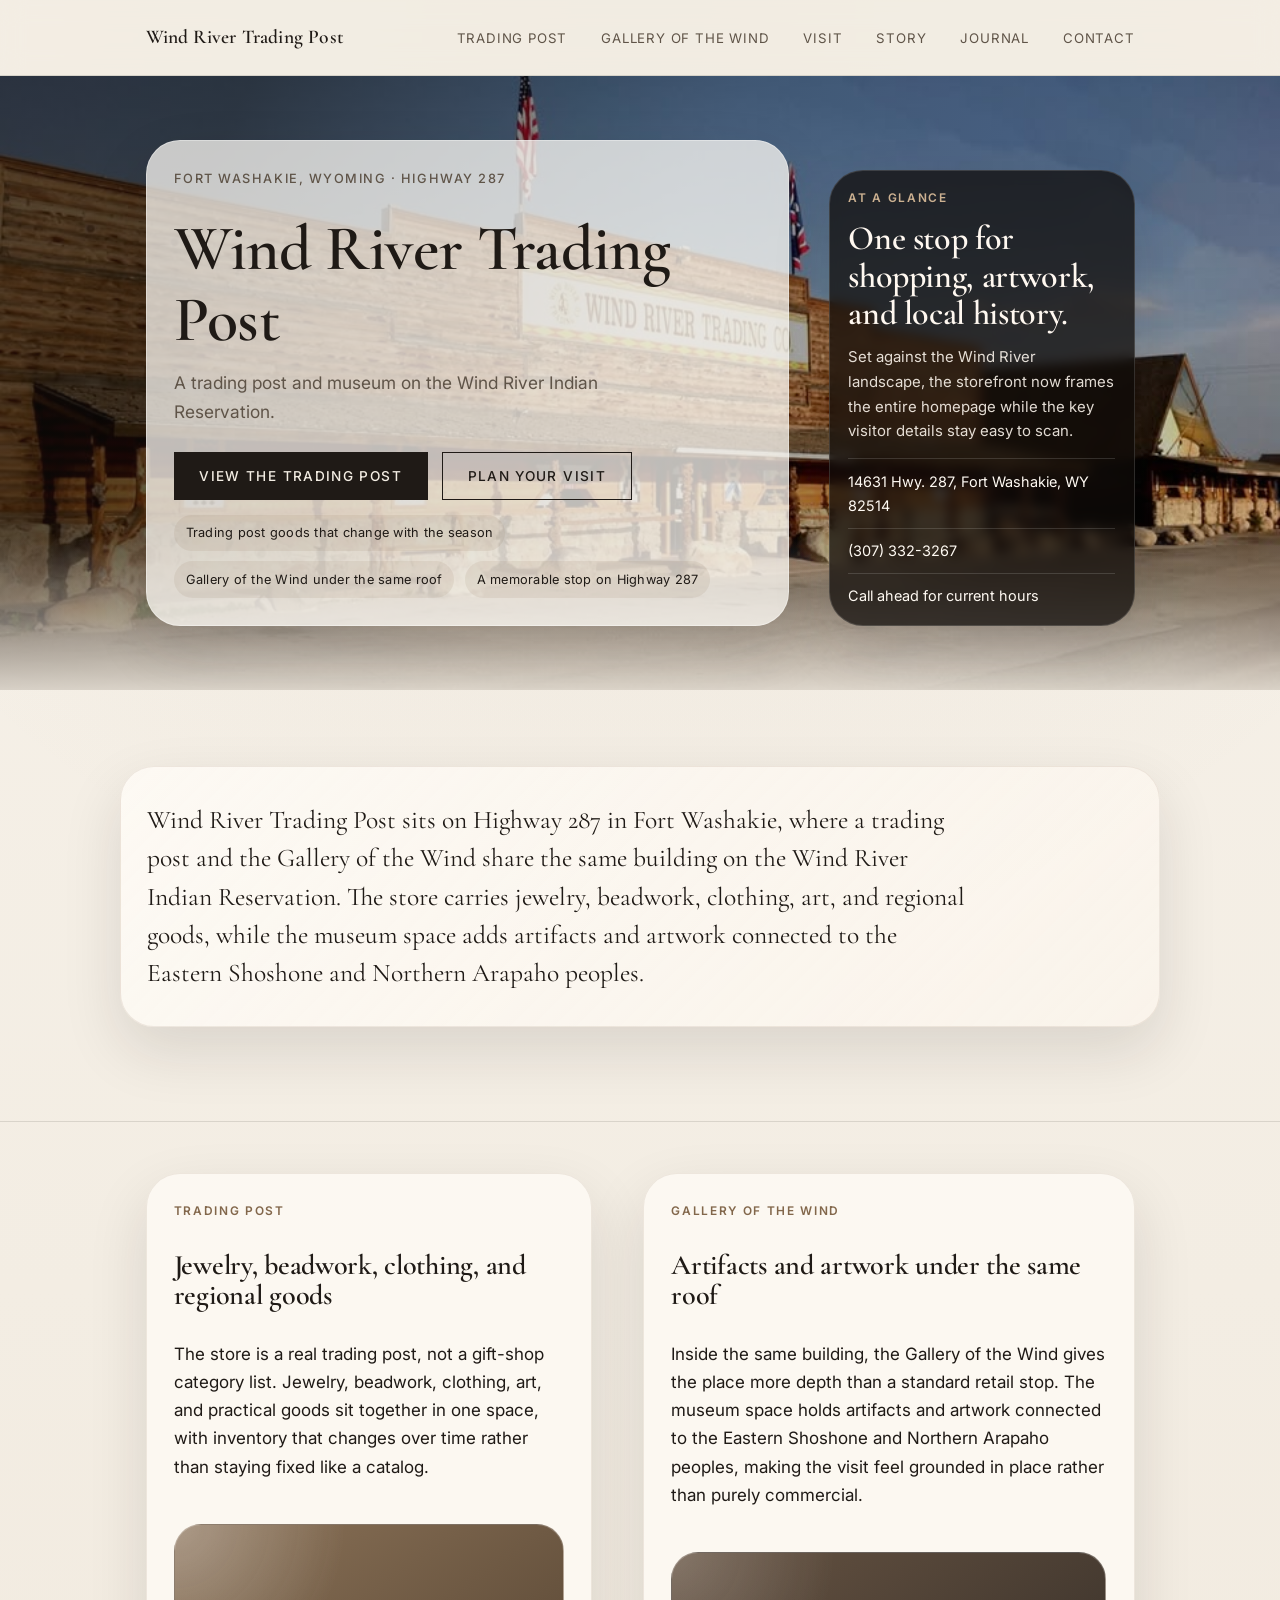
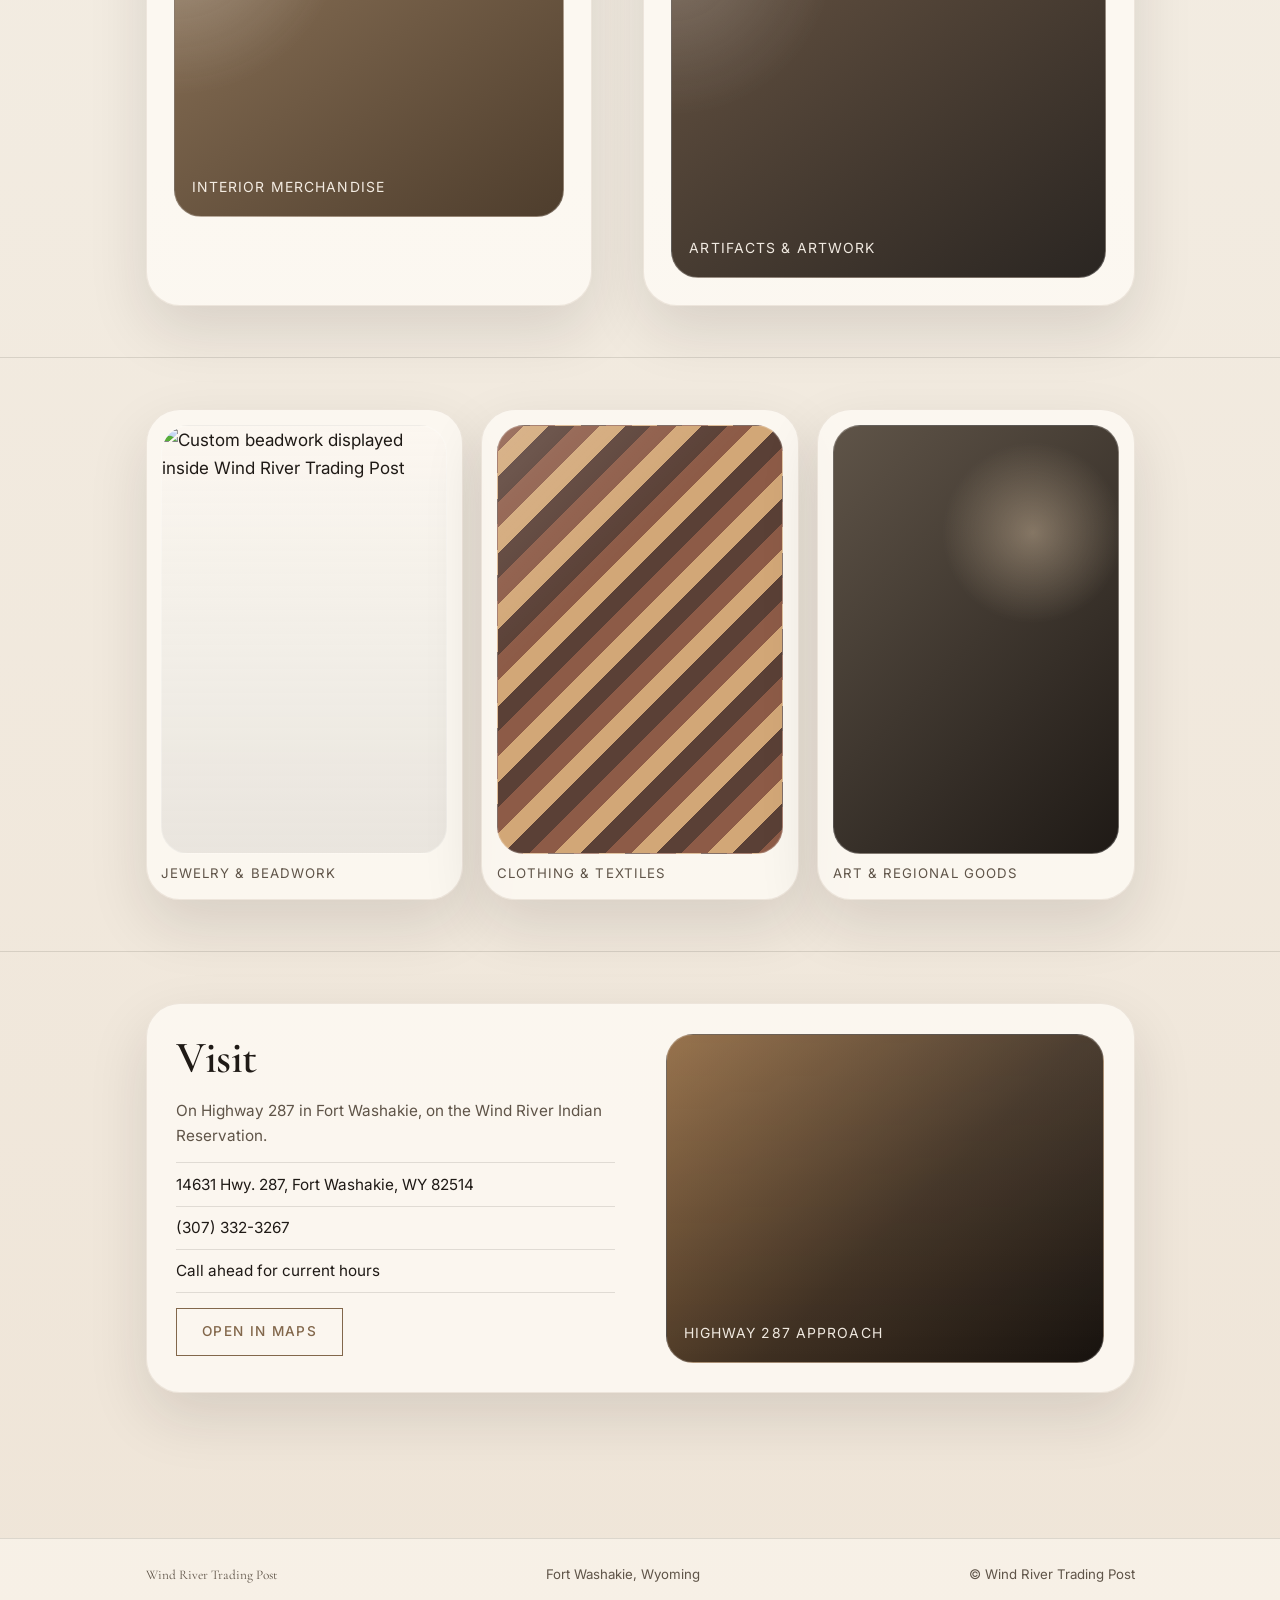
==== commit 9131b5ab: "Add beadwork photo to homepage and trading post Agent-Logs-Url: https://github.com/TylerWolfley/WRTP" ====
--- a/index.html
+++ b/index.html
@@ -106,7 +106,14 @@
     <div class="container">
       <div class="image-band-grid">
         <figure class="image-band-item">
-          <div class="band-art band-art-jewelry" aria-hidden="true"></div>
+          <div class="band-art band-art-photo">
+            <img
+              src="https://github.com/user-attachments/assets/54e92891-89a2-4f4a-8257-1d4a5be828fe"
+              alt="Custom beadwork displayed inside Wind River Trading Post"
+              loading="lazy"
+              decoding="async"
+            />
+          </div>
           <figcaption>Jewelry &amp; Beadwork</figcaption>
         </figure>
         <figure class="image-band-item">
--- a/assets/css/style.css
+++ b/assets/css/style.css
@@ -12,7 +12,8 @@
   --accent-soft: #ccb191;
   --border:      rgba(31, 26, 22, 0.12);
   --img-bg:      #d8cfc4;
-  --surface:     rgba(255, 252, 247, 0.82);
+  --surface-rgb: 255, 252, 247;
+  --surface:     rgba(var(--surface-rgb), 0.82);
   --surface-strong: #fbf7f1;
   --shadow-lg:   0 24px 60px rgba(31, 26, 22, 0.12);
   --radius-md:   1.25rem;
@@ -22,21 +23,26 @@
   --font-sans:   'Inter', 'Helvetica Neue', Arial, sans-serif;
 
   --space-xs:    0.5rem;
-  --space-sm:    1rem;
-  --space-md:    2rem;
-  --space-lg:    4rem;
-  --space-xl:    7rem;
-
-  --max-w:       1200px;
-  --text-w:      680px;
+  --space-sm:    0.85rem;
+  --space-md:    1.5rem;
+  --space-lg:    3rem;
+  --space-xl:    5.5rem;
+
+  --max-w:       1040px;
+  --text-w:      620px;
 
   --transition:  0.2s ease;
+  --hero-fade-height: 9rem;
+  --band-art-glow-x: 25%;
+  --band-art-glow-y: 20%;
+  --band-art-glow-size: 22%;
+  --band-art-stripe-size: 18px;
 }
 
 /* ── Reset / base ────────────────────────────────────────── */
 *, *::before, *::after { box-sizing: border-box; margin: 0; padding: 0; }
 
-html { font-size: 18px; scroll-behavior: smooth; }
+html { font-size: 17px; scroll-behavior: smooth; }
 
 body {
   background:
@@ -62,10 +68,10 @@
   color: var(--text);
 }
 
-h1 { font-size: clamp(2.8rem, 6vw, 5.5rem); }
-h2 { font-size: clamp(2rem, 4vw, 3.2rem); }
-h3 { font-size: clamp(1.4rem, 2.5vw, 2rem); }
-h4 { font-size: 1.25rem; }
+h1 { font-size: clamp(2.5rem, 5vw, 4.8rem); }
+h2 { font-size: clamp(1.8rem, 3.5vw, 2.8rem); }
+h3 { font-size: clamp(1.3rem, 2.2vw, 1.8rem); }
+h4 { font-size: 1.15rem; }
 
 p { max-width: var(--text-w); }
 
@@ -105,7 +111,7 @@
   font-weight: 500;
   letter-spacing: 0.1em;
   text-transform: uppercase;
-  padding: 0.75rem 1.75rem;
+  padding: 0.7rem 1.45rem;
   border: 1px solid var(--text);
   background: transparent;
   color: var(--text);
@@ -256,7 +262,7 @@
 .page-hero h1 { margin-bottom: var(--space-sm); }
 
 .page-hero .hero-subhead {
-  font-size: 1.1rem;
+  font-size: 1rem;
   color: var(--muted);
   margin-top: var(--space-sm);
   max-width: 560px;
@@ -264,7 +270,7 @@
 
 .page-hero .hero-intro {
   margin-top: var(--space-md);
-  font-size: 1.05rem;
+  font-size: 0.98rem;
   color: var(--muted);
   max-width: var(--text-w);
 }
@@ -273,10 +279,10 @@
 .home-hero {
   position: relative;
   overflow: hidden;
-  padding-block: calc(var(--space-lg) + 1rem);
+  padding-block: calc(var(--space-lg) + 0.75rem);
   border-bottom: none;
   background:
-    linear-gradient(115deg, rgba(14, 11, 8, 0.82) 18%, rgba(14, 11, 8, 0.48) 52%, rgba(14, 11, 8, 0.2) 100%),
+    linear-gradient(115deg, rgba(14, 11, 8, 0.68) 16%, rgba(14, 11, 8, 0.34) 48%, rgba(14, 11, 8, 0.12) 100%),
     url("../hero-storefront.jpg") center center / cover no-repeat;
 }
 
@@ -284,17 +290,17 @@
   content: "";
   position: absolute;
   inset: auto 0 0;
-  height: 9rem;
+  height: var(--hero-fade-height);
   background: linear-gradient(180deg, rgba(243, 237, 227, 0) 0%, rgba(243, 237, 227, 0.85) 100%);
   pointer-events: none;
 }
 
 .home-hero-inner {
   display: grid;
-  grid-template-columns: minmax(0, 1.3fr) minmax(280px, 0.7fr);
-  gap: var(--space-lg);
+  grid-template-columns: minmax(0, 1fr) minmax(240px, 320px);
+  gap: var(--space-md);
   align-items: end;
-  min-height: 34rem;
+  min-height: 26rem;
 }
 
 .home-hero-panel,
@@ -308,10 +314,11 @@
 }
 
 .home-hero-panel {
-  background: var(--surface);
+  max-width: 40rem;
+  background: rgba(var(--surface-rgb), 0.74);
   border: 1px solid rgba(255, 255, 255, 0.35);
   border-radius: var(--radius-lg);
-  padding: clamp(1.75rem, 4vw, 3rem);
+  padding: clamp(1.05rem, 2.4vw, 1.6rem);
   box-shadow: var(--shadow-lg);
 }
 
@@ -319,7 +326,7 @@
 .home-hero-text h1 { margin-bottom: var(--space-sm); }
 
 .home-hero-subhead {
-  font-size: 1.15rem;
+  font-size: 1.02rem;
   color: var(--muted);
   margin-bottom: var(--space-md);
   max-width: 520px;
@@ -335,28 +342,30 @@
   list-style: none;
   display: flex;
   flex-wrap: wrap;
-  gap: 0.75rem;
-  margin-top: var(--space-md);
+  gap: 0.6rem;
+  margin-top: var(--space-sm);
 }
 
 .home-hero-highlights li {
-  padding: 0.7rem 1rem;
+  padding: 0.45rem 0.7rem;
   border-radius: 999px;
-  background: rgba(130, 103, 75, 0.12);
+  background: rgba(130, 103, 75, 0.1);
   color: var(--text);
-  font-size: 0.82rem;
+  font-size: 0.75rem;
   letter-spacing: 0.02em;
 }
 
 .home-hero-aside {
   align-self: end;
-  background: rgba(22, 17, 13, 0.72);
-  color: rgba(255, 252, 247, 0.92);
+  max-width: 18rem;
+  justify-self: end;
+  background: rgba(16, 12, 9, 0.74);
+  color: #fffaf3;
   border: 1px solid rgba(255, 255, 255, 0.14);
   border-radius: var(--radius-lg);
-  padding: 1.5rem;
+  padding: 1rem 1.1rem;
   box-shadow: var(--shadow-lg);
-  backdrop-filter: blur(8px);
+  backdrop-filter: blur(6px);
 }
 
 .home-hero-aside .label {
@@ -367,26 +376,26 @@
 
 .home-hero-aside h2 {
   color: #fff8f0;
-  font-size: clamp(1.5rem, 3vw, 2.4rem);
+  font-size: clamp(1.35rem, 2.7vw, 2rem);
   margin-bottom: 0.75rem;
 }
 
 .home-hero-aside p {
-  color: rgba(255, 248, 240, 0.78);
-  font-size: 0.95rem;
-  margin-bottom: 1rem;
+  color: rgba(255, 248, 240, 0.88);
+  font-size: 0.88rem;
+  margin-bottom: 0.85rem;
 }
 
 .home-hero-meta {
   list-style: none;
   display: grid;
-  gap: 0.75rem;
+  gap: 0.6rem;
 }
 
 .home-hero-meta li {
-  padding-top: 0.75rem;
+  padding-top: 0.6rem;
   border-top: 1px solid rgba(255, 255, 255, 0.14);
-  font-size: 0.9rem;
+  font-size: 0.85rem;
 }
 
 /* ── Identity block ──────────────────────────────────────── */
@@ -398,13 +407,13 @@
   background: linear-gradient(135deg, rgba(255, 252, 247, 0.78), rgba(255, 248, 240, 0.55));
   border: 1px solid rgba(130, 103, 75, 0.12);
   border-radius: var(--radius-lg);
-  padding-block: clamp(1.75rem, 4vw, 2.5rem);
+  padding-block: clamp(1.4rem, 3.2vw, 2rem);
   box-shadow: var(--shadow-lg);
 }
 
 .identity-block p {
   font-family: var(--font-serif);
-  font-size: clamp(1.25rem, 2.5vw, 1.75rem);
+  font-size: clamp(1.1rem, 2.1vw, 1.5rem);
   line-height: 1.5;
   color: var(--text);
   max-width: 820px;
@@ -426,7 +435,7 @@
   display: flex;
   flex-direction: column;
   gap: var(--space-sm);
-  padding: clamp(1.5rem, 3vw, 2rem);
+  padding: clamp(1.2rem, 2.6vw, 1.6rem);
   background: rgba(255, 252, 247, 0.72);
   border: 1px solid rgba(130, 103, 75, 0.12);
   border-radius: var(--radius-lg);
@@ -435,7 +444,7 @@
 
 .overview-col .label { margin-bottom: var(--space-sm); }
 .overview-col h3 { margin-bottom: var(--space-sm); }
-.overview-col p { margin-bottom: var(--space-md); }
+.overview-col p { margin-bottom: var(--space-sm); }
 
 .overview-art,
 .band-art,
@@ -480,11 +489,11 @@
 .image-band-grid {
   display: grid;
   grid-template-columns: repeat(3, 1fr);
-  gap: 1.5rem;
+  gap: 1.1rem;
 }
 
 .image-band-item {
-  padding: 1rem;
+  padding: 0.85rem;
   border-radius: var(--radius-lg);
   background: rgba(255, 252, 247, 0.72);
   border: 1px solid rgba(130, 103, 75, 0.12);
@@ -496,16 +505,33 @@
   margin-bottom: var(--space-xs);
 }
 
+.band-art img,
+.editorial-photo-card img {
+  width: 100%;
+  height: 100%;
+  object-fit: cover;
+  object-position: center;
+}
+
+.band-art-photo {
+  background: linear-gradient(180deg, rgba(255, 250, 242, 0.22), rgba(31, 26, 22, 0.08));
+}
+
 .band-art-jewelry {
   background:
-    radial-gradient(circle at 25% 20%, rgba(255, 241, 223, 0.5), transparent 22%),
+    radial-gradient(circle at var(--band-art-glow-x) var(--band-art-glow-y), rgba(255, 241, 223, 0.5), transparent var(--band-art-glow-size)),
     linear-gradient(160deg, #8d6a4a, #402f22);
 }
 
 .band-art-textiles {
   background:
     linear-gradient(135deg, rgba(255, 255, 255, 0.15), transparent 35%),
-    repeating-linear-gradient(135deg, #8d5b47 0 18px, #d2a777 18px 36px, #5a4036 36px 54px);
+    repeating-linear-gradient(
+      135deg,
+      #8d5b47 0 var(--band-art-stripe-size),
+      #d2a777 var(--band-art-stripe-size) calc(var(--band-art-stripe-size) * 2),
+      #5a4036 calc(var(--band-art-stripe-size) * 2) calc(var(--band-art-stripe-size) * 3)
+    );
 }
 
 .band-art-artwork {
@@ -532,7 +558,7 @@
   grid-template-columns: 1fr 1fr;
   gap: var(--space-lg);
   align-items: start;
-  padding: clamp(1.5rem, 4vw, 2.25rem);
+  padding: clamp(1.2rem, 3vw, 1.75rem);
   background: rgba(255, 252, 247, 0.72);
   border: 1px solid rgba(130, 103, 75, 0.12);
   border-radius: var(--radius-lg);
@@ -542,17 +568,17 @@
 .visit-preview h2 { margin-bottom: var(--space-sm); }
 .visit-preview-line {
   color: var(--muted);
-  font-size: 0.95rem;
-  margin-bottom: var(--space-md);
+  font-size: 0.9rem;
+  margin-bottom: var(--space-sm);
 }
 
 .visit-details {
   list-style: none;
-  margin-bottom: var(--space-md);
+  margin-bottom: var(--space-sm);
 }
 
 .visit-details li {
-  font-size: 0.95rem;
+  font-size: 0.9rem;
   color: var(--text);
   padding-block: 0.5rem;
   border-bottom: 1px solid var(--border);
@@ -590,6 +616,15 @@
 .editorial-split-text h2 { margin-bottom: var(--space-sm); }
 .editorial-split-text p { margin-bottom: var(--space-sm); }
 
+.editorial-photo-card {
+  aspect-ratio: 4 / 5;
+  overflow: hidden;
+  border-radius: calc(var(--radius-lg) - 0.4rem);
+  border: 1px solid rgba(255, 255, 255, 0.24);
+  background: rgba(255, 252, 247, 0.68);
+  box-shadow: var(--shadow-lg);
+}
+
 .editorial-split-image .img-placeholder {
   aspect-ratio: 4 / 5;
 }
@@ -600,7 +635,7 @@
 }
 
 .practical-note p {
-  font-size: 0.95rem;
+  font-size: 0.9rem;
   color: var(--muted);
 }
 
@@ -638,7 +673,7 @@
 }
 
 .gallery-visit-note p {
-  font-size: 0.95rem;
+  font-size: 0.9rem;
   color: var(--muted);
 }
 
@@ -689,6 +724,14 @@
 
 .story-section-text h2 { margin-bottom: var(--space-sm); }
 .story-section-text p { color: var(--muted); }
+
+.story-section-image img {
+  width: 100%;
+  aspect-ratio: 4 / 3;
+  object-fit: cover;
+  border-radius: var(--radius-md);
+  box-shadow: var(--shadow-lg);
+}
 
 .story-section-image .img-placeholder {
   aspect-ratio: 4 / 3;
@@ -829,6 +872,11 @@
     min-height: auto;
   }
 
+  .home-hero-panel,
+  .home-hero-aside {
+    max-width: none;
+  }
+
   .editorial-split.reverse { direction: ltr; }
 
   .image-band-grid { grid-template-columns: 1fr; gap: var(--space-md); }
@@ -853,8 +901,8 @@
 
 @media (max-width: 600px) {
   :root {
-    --space-lg: 3rem;
-    --space-xl: 4rem;
+    --space-lg: 2.5rem;
+    --space-xl: 3.5rem;
   }
 
   .home-hero-actions { flex-direction: column; align-items: flex-start; }
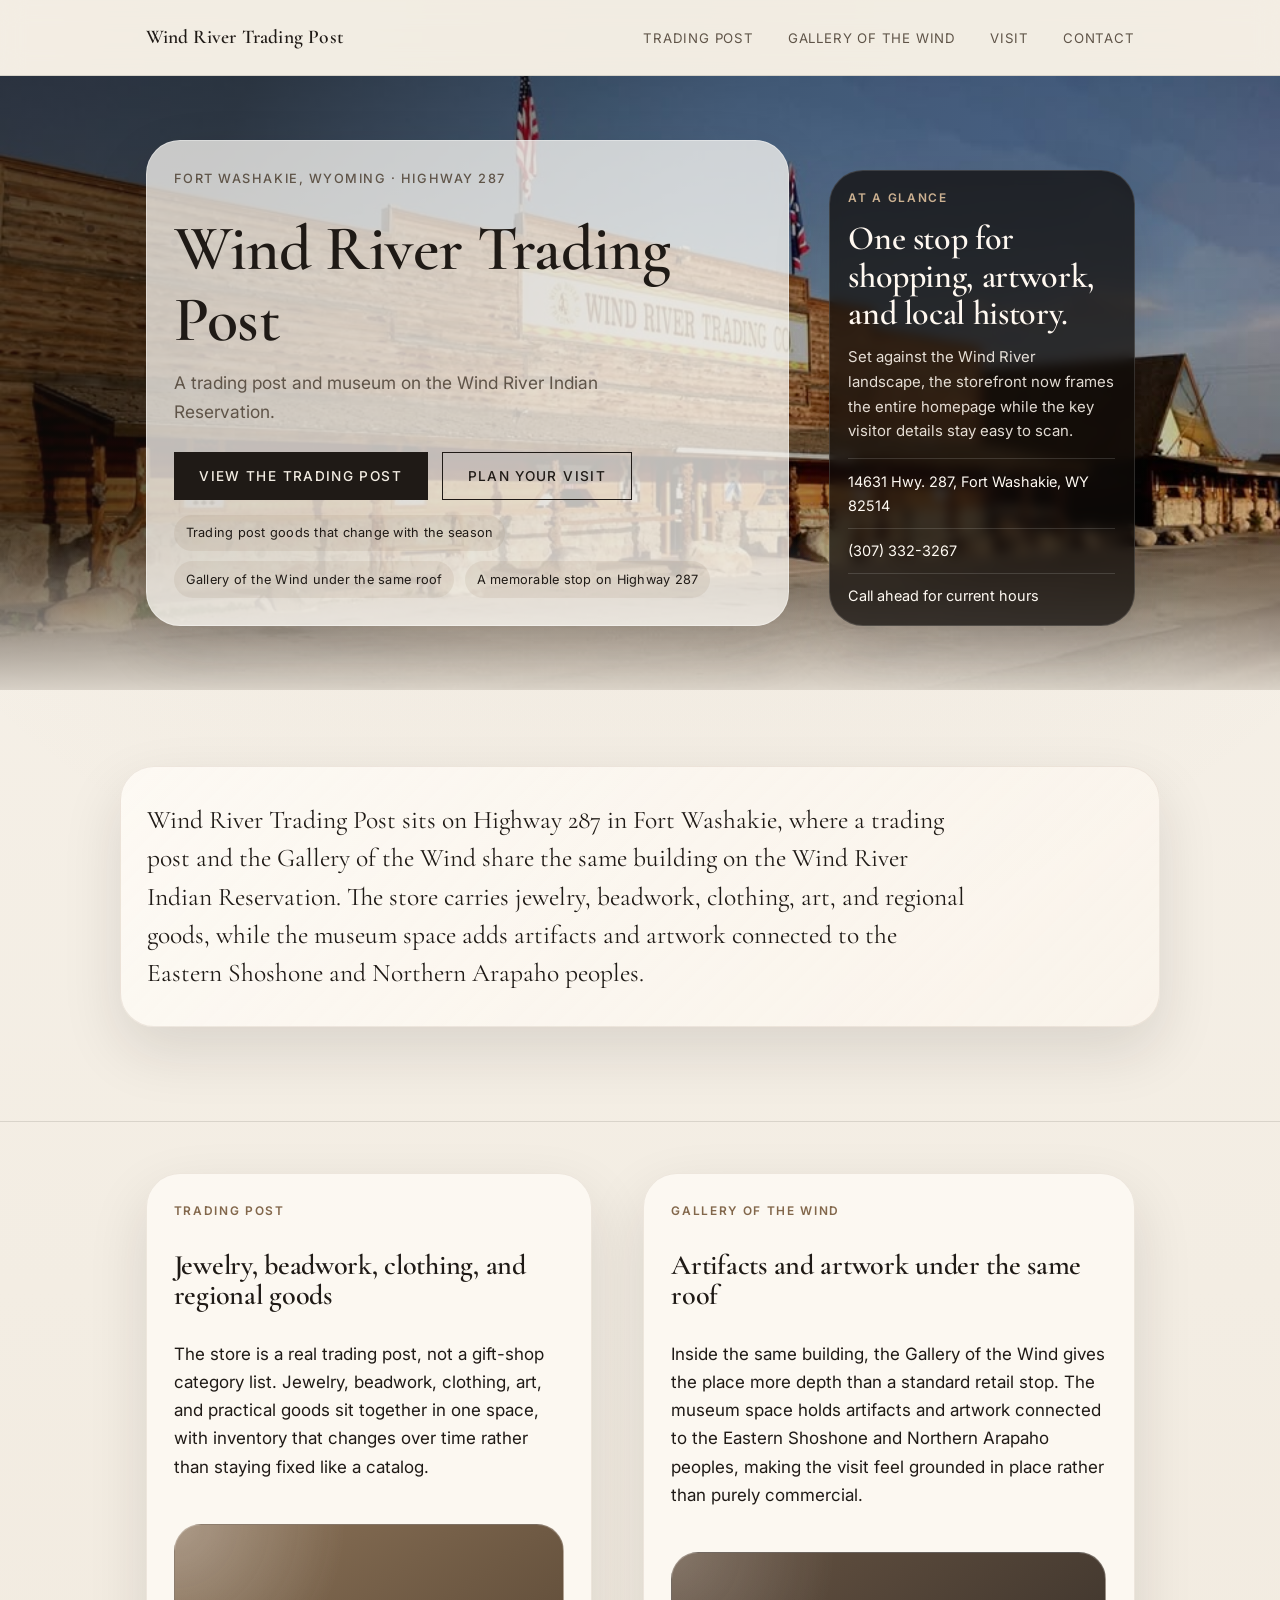
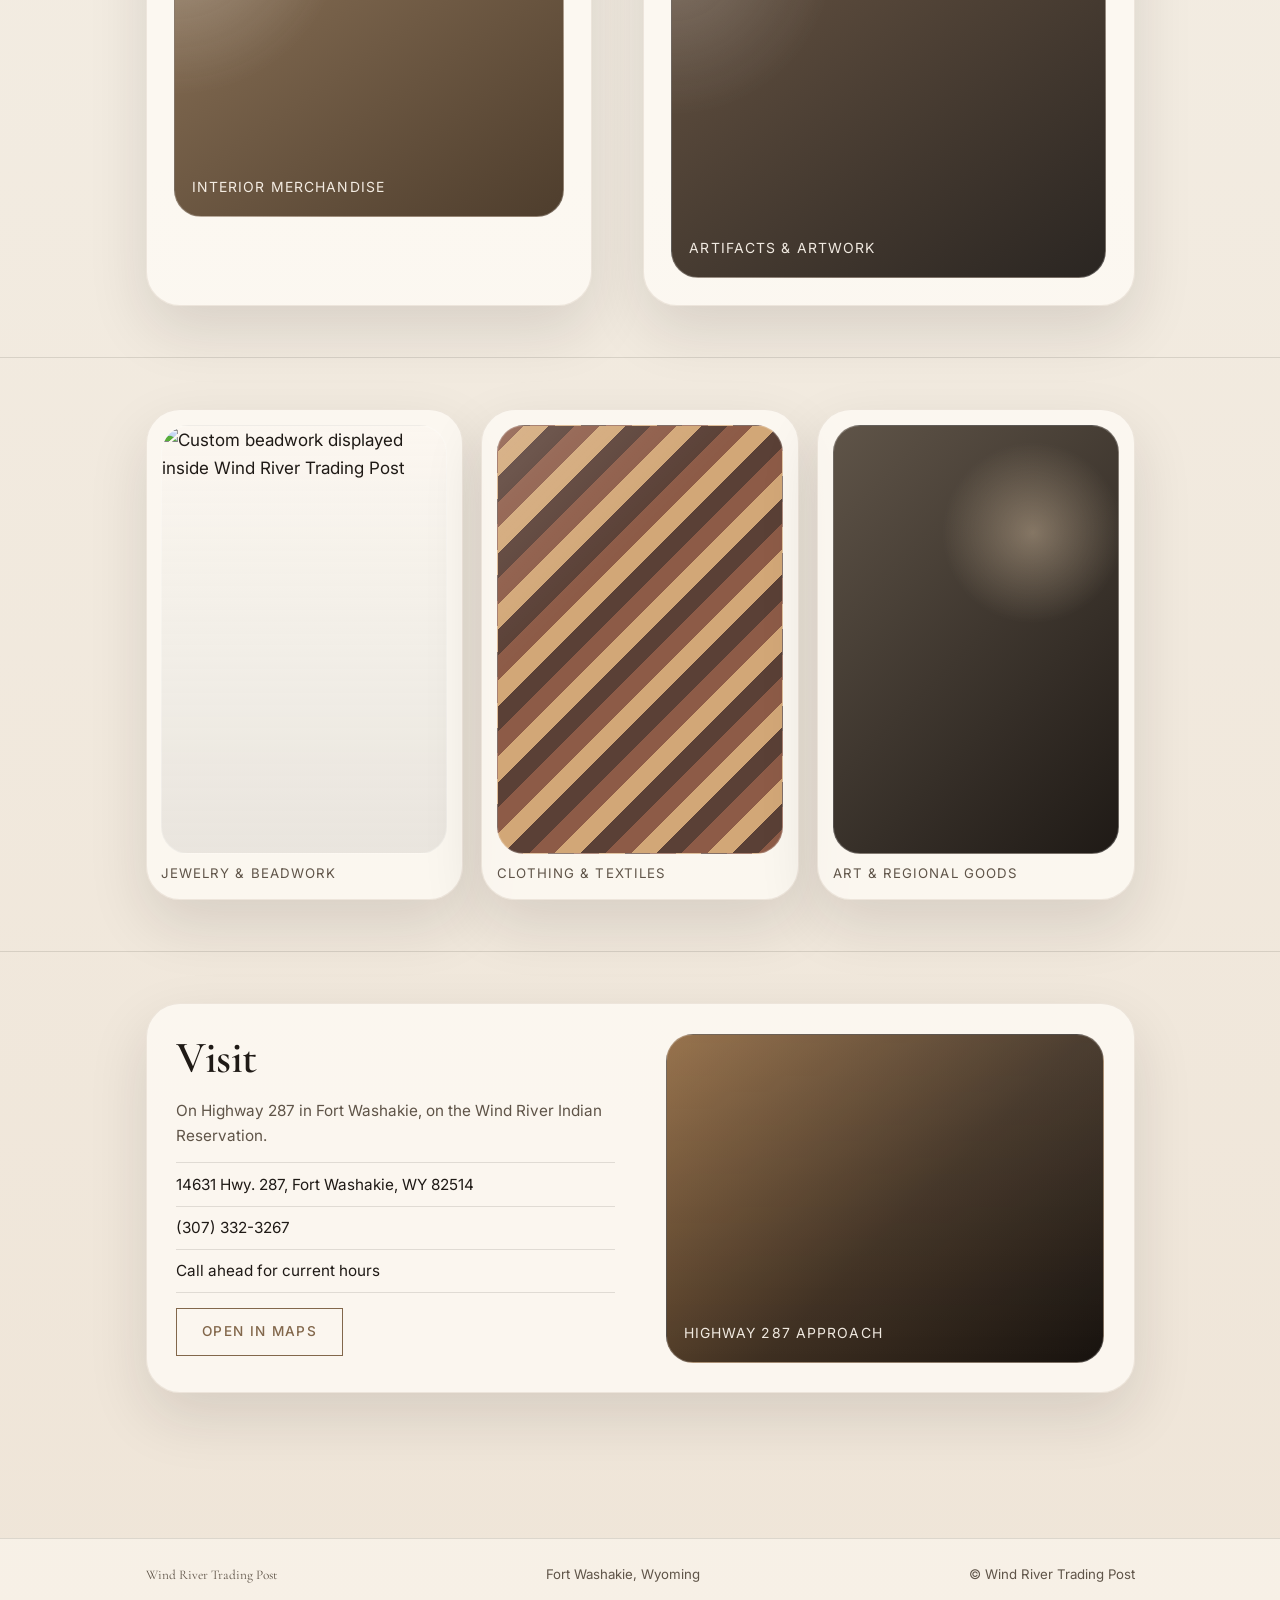
==== commit 3f614bae: "Remove story and journal pages Agent-Logs-Url: https://github.com/TylerWolfley/WRTP/sessions/2fd2cea" ====
--- a/index.html
+++ b/index.html
@@ -24,8 +24,6 @@
           <li><a href="trading-post.html">Trading Post</a></li>
           <li><a href="gallery-of-the-wind.html">Gallery of the Wind</a></li>
           <li><a href="visit.html">Visit</a></li>
-          <li><a href="story.html">Story</a></li>
-          <li><a href="journal.html">Journal</a></li>
           <li><a href="contact.html">Contact</a></li>
         </ul>
       </nav>
--- a/assets/css/style.css
+++ b/assets/css/style.css
@@ -33,9 +33,6 @@
 
   --transition:  0.2s ease;
   --hero-fade-height: 9rem;
-  --band-art-glow-x: 25%;
-  --band-art-glow-y: 20%;
-  --band-art-glow-size: 22%;
   --band-art-stripe-size: 18px;
 }
 
@@ -517,12 +514,6 @@
   background: linear-gradient(180deg, rgba(255, 250, 242, 0.22), rgba(31, 26, 22, 0.08));
 }
 
-.band-art-jewelry {
-  background:
-    radial-gradient(circle at var(--band-art-glow-x) var(--band-art-glow-y), rgba(255, 241, 223, 0.5), transparent var(--band-art-glow-size)),
-    linear-gradient(160deg, #8d6a4a, #402f22);
-}
-
 .band-art-textiles {
   background:
     linear-gradient(135deg, rgba(255, 255, 255, 0.15), transparent 35%),
@@ -616,17 +607,27 @@
 .editorial-split-text h2 { margin-bottom: var(--space-sm); }
 .editorial-split-text p { margin-bottom: var(--space-sm); }
 
-.editorial-photo-card {
+
   aspect-ratio: 4 / 5;
-  overflow: hidden;
-  border-radius: calc(var(--radius-lg) - 0.4rem);
-  border: 1px solid rgba(255, 255, 255, 0.24);
-  background: rgba(255, 252, 247, 0.68);
+}
+
+.editorial-photo {
+  margin: 0;
+}
+
+.editorial-photo img {
+  width: 100%;
+  object-fit: cover;
+  border-radius: calc(var(--radius-lg) - 0.35rem);
   box-shadow: var(--shadow-lg);
 }
 
-.editorial-split-image .img-placeholder {
-  aspect-ratio: 4 / 5;
+.editorial-photo figcaption {
+  margin-top: var(--space-xs);
+  font-size: 0.78rem;
+  letter-spacing: 0.08em;
+  text-transform: uppercase;
+  color: var(--muted);
 }
 
 .practical-note {
@@ -704,99 +705,6 @@
   color: var(--muted);
   margin-bottom: var(--space-md);
 }
-
-/* ── Story page ──────────────────────────────────────────── */
-.story-section {
-  padding-block: var(--space-lg);
-  border-top: 1px solid var(--border);
-}
-
-.story-section-inner {
-  display: grid;
-  grid-template-columns: 1fr 1fr;
-  gap: var(--space-lg);
-  align-items: start;
-}
-
-.story-section-inner.wide-text {
-  grid-template-columns: 3fr 2fr;
-}
-
-.story-section-text h2 { margin-bottom: var(--space-sm); }
-.story-section-text p { color: var(--muted); }
-
-.story-section-image img {
-  width: 100%;
-  aspect-ratio: 4 / 3;
-  object-fit: cover;
-  border-radius: var(--radius-md);
-  box-shadow: var(--shadow-lg);
-}
-
-.story-section-image .img-placeholder {
-  aspect-ratio: 4 / 3;
-}
-
-/* ── Journal page ────────────────────────────────────────── */
-.journal-hero { padding-bottom: var(--space-lg); }
-
-.journal-body {
-  padding-block: var(--space-lg);
-}
-
-.journal-grid {
-  display: grid;
-  grid-template-columns: repeat(12, 1fr);
-  gap: var(--space-md);
-  align-items: start;
-}
-
-.journal-block { }
-
-.journal-block figcaption {
-  font-size: 0.78rem;
-  letter-spacing: 0.08em;
-  text-transform: uppercase;
-  color: var(--muted);
-  margin-top: var(--space-xs);
-}
-
-.journal-block .img-placeholder {
-  width: 100%;
-}
-
-/* Individual editorial layout slots */
-.jb-1 { grid-column: 1 / 8; }
-.jb-1 .img-placeholder { aspect-ratio: 16 / 10; }
-
-.jb-2 { grid-column: 8 / 13; margin-top: 3rem; }
-.jb-2 .img-placeholder { aspect-ratio: 3 / 4; }
-
-.jb-3 { grid-column: 2 / 7; margin-top: 2rem; }
-.jb-3 .img-placeholder { aspect-ratio: 4 / 3; }
-
-.jb-4 { grid-column: 7 / 13; }
-.jb-4 .img-placeholder { aspect-ratio: 3 / 4; }
-
-.jb-5 { grid-column: 1 / 6; }
-.jb-5 .img-placeholder { aspect-ratio: 4 / 3; }
-
-.jb-6 { grid-column: 5 / 10; margin-top: -4rem; }
-.jb-6 .img-placeholder { aspect-ratio: 16 / 10; }
-
-.jb-7 { grid-column: 9 / 13; }
-.jb-7 .img-placeholder { aspect-ratio: 3 / 4; }
-
-.jb-8 { grid-column: 3 / 11; margin-top: 2rem; }
-.jb-8 .img-placeholder { aspect-ratio: 16 / 7; }
-
-.journal-closing {
-  padding-block: var(--space-lg);
-  border-top: 1px solid var(--border);
-  margin-top: var(--space-lg);
-}
-
-.journal-closing p { color: var(--muted); }
 
 /* ── Contact page ────────────────────────────────────────── */
 .contact-details-block {
@@ -861,8 +769,6 @@
   .editorial-split,
   .gallery-section-inner,
   .gallery-section-inner.flipped,
-  .story-section-inner,
-  .story-section-inner.wide-text,
   .contact-details-inner {
     grid-template-columns: 1fr;
     gap: var(--space-md);
@@ -880,18 +786,6 @@
   .editorial-split.reverse { direction: ltr; }
 
   .image-band-grid { grid-template-columns: 1fr; gap: var(--space-md); }
-
-  .journal-grid {
-    grid-template-columns: 1fr;
-  }
-
-  .jb-1, .jb-2, .jb-3, .jb-4, .jb-5,
-  .jb-6, .jb-7, .jb-8 {
-    grid-column: 1 / -1;
-    margin-top: 0;
-  }
-
-  .jb-6 { margin-top: 0; }
 
   .site-footer .container {
     flex-direction: column;
